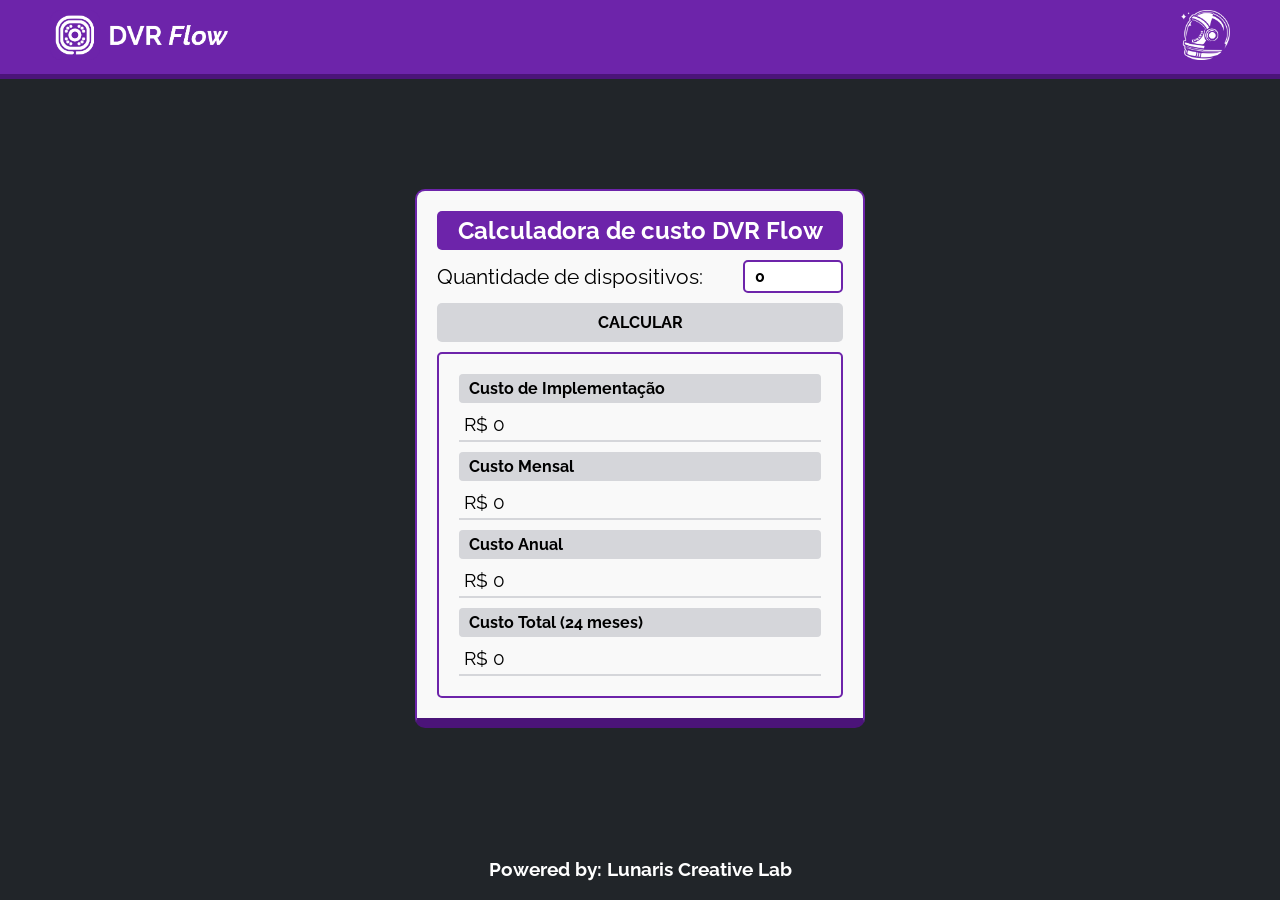
==== index.html @ 8b298650 "Primeira versão" ====
<!DOCTYPE html>
<html lang="en">
<head>
    <meta charset="UTF-8">
    <meta name="viewport" content="width=device-width, initial-scale=1.0">
    <link rel="stylesheet" type="text/css" href="styles.css">
    <title>Calculadora DVR Flow</title>

</head>
<body>
    <div id="nav">
        <img src="./logo-DVRFlow.png">
        <a href="https://lunariscreativelab.com/"><img src="./logo-Lunaris.png"></a>
    </div>

    <section id="main-section">
        <h1>Calculadora de custo DVR Flow</h1>
        <p id="p-quantidade">Quantidade de dispositivos: <input id="quantidade" type="number" value="0"></p>
        <button onclick="calcular()">CALCULAR</button>
        <div id="resultados">
            <ul>
                <li>
                    <h2>Custo de Implementação</h2>
                    <p>R$ <span id="implementação">0</span></p>
                </li>
                <li>
                    <h2>Custo Mensal</h2>
                    <p>R$ <span id="custo-mensal">0</span></p>
                </li>
                <li>
                    <h2>Custo Anual</h2>
                    <p>R$ <span id="custo-anual">0</span></p>
                </li>
                <li>
                    <h2>Custo Total (24 meses)</h2>
                    <p>R$ <span id="custo-total">0</span></p>
                </li>
            </ul>
        </div>
    </section>

    <footer>
        <h3>Powered by: <span>Lunaris Creative Lab</span></h3>
    </footer>

    <script src="./calculadora.js"></script>
</body>
</html>
---- styles.css ----
@import url('https://fonts.googleapis.com/css2?family=Raleway:ital,wght@0,100..900;1,100..900&display=swap');

* {
    font-family: 'Raleway';
    margin: 0;
    padding: 0;
    list-style: none;
    box-sizing: border-box;
}

body {
    background-color: #212529;
    width: 100vw;
    height: 100vh;
    display: flex;
    flex-direction: column;
    align-items: center;
    justify-content: space-between;
}
    #nav {
        display: flex;
        justify-content: space-between;
        border-bottom: 5px solid #4b1479;
        padding: 10px 50px;
        background-color: #6D24AA;
        width: 100%;
    }
        #nav a:hover {
            transition: .3s;
            opacity: .7;
        }
        #nav img {
            user-select: none;
            pointer-events: none;
            height: 50px;
        }

    footer {
        color: white;
        padding: 20px;
    }

    #main-section {
        border: 2px solid #6D24AA;
        width: 450px;
        height: fit-content;
        background-color: #F9F9F9;
        border-radius: 10px;
        gap: 10px;
        padding: 20px;
        display: flex;
        flex-direction: column;
        justify-content: center;
        align-items: center;
        border-bottom: 10px solid #4b1479
    }

        #main-section h1 {
            width: 100%;
            padding: 5px;
            text-align: center;
            border-radius: 5px;
            background-color: #6D24AA;
            color: white;
        }

        #main-section button {
            background-color: #d5d6da;
            width: 100%;
            border: none;
            border-radius: 5px;
            padding: 10px;
            cursor: pointer;
            font-size: 1rem;
            font-weight: bold;
            transition: .3s;
        }
        #main-section button:hover {
            opacity: .7;
            background-color: #2cbcc8;
            color: white;
        }

        #main-section #p-quantidade {
            display: flex;
            justify-content: space-between;
            align-items: center;
            width: 100%;
            text-align: left;
            font-size: 1.3rem;
        }

            #main-section #p-quantidade input {
                padding: 5px 10px;
                width: 100px;
                font-weight: bold;
                border: 2px solid #6D24AA;
                border-radius: 5px;
                outline: none;
                font-size: 1rem;
            }

        #resultados {
            width: 100%;
            border: 2px solid #6D24AA;
            padding: 20px;
            border-radius: 5px;
        }

            #resultados ul {
                display: flex;
                flex-direction: column;
                gap: 10px;
            }

                #resultados ul li {

                }

                    #resultados ul li h2 {
                        font-size: 1rem;
                        width: 100%;
                        padding: 5px 10px;
                        border-radius: 4px;
                        background-color: #d5d6da;
                        margin-bottom: 5px;
                    }
                    #resultados ul li p{
                        font-size: 1.2rem;
                        padding: 5px;
                        border-bottom: 2px solid #d5d6da;
                    }

@media (max-width: 450px) {

    #nav {
        padding: 10px 20px;
        margin-bottom: 20px;
    }

        #nav img {
            height: 40px;
        }

    #main-section {
        border: 2px solid #6D24AA;
        width: 350px;
        gap: 10px;
        padding: 10px;
    }

        #main-section h1 {
            font-size: 1.2rem;
        }

        #main-section #p-quantidade {
            font-size: 1rem;
        }

}
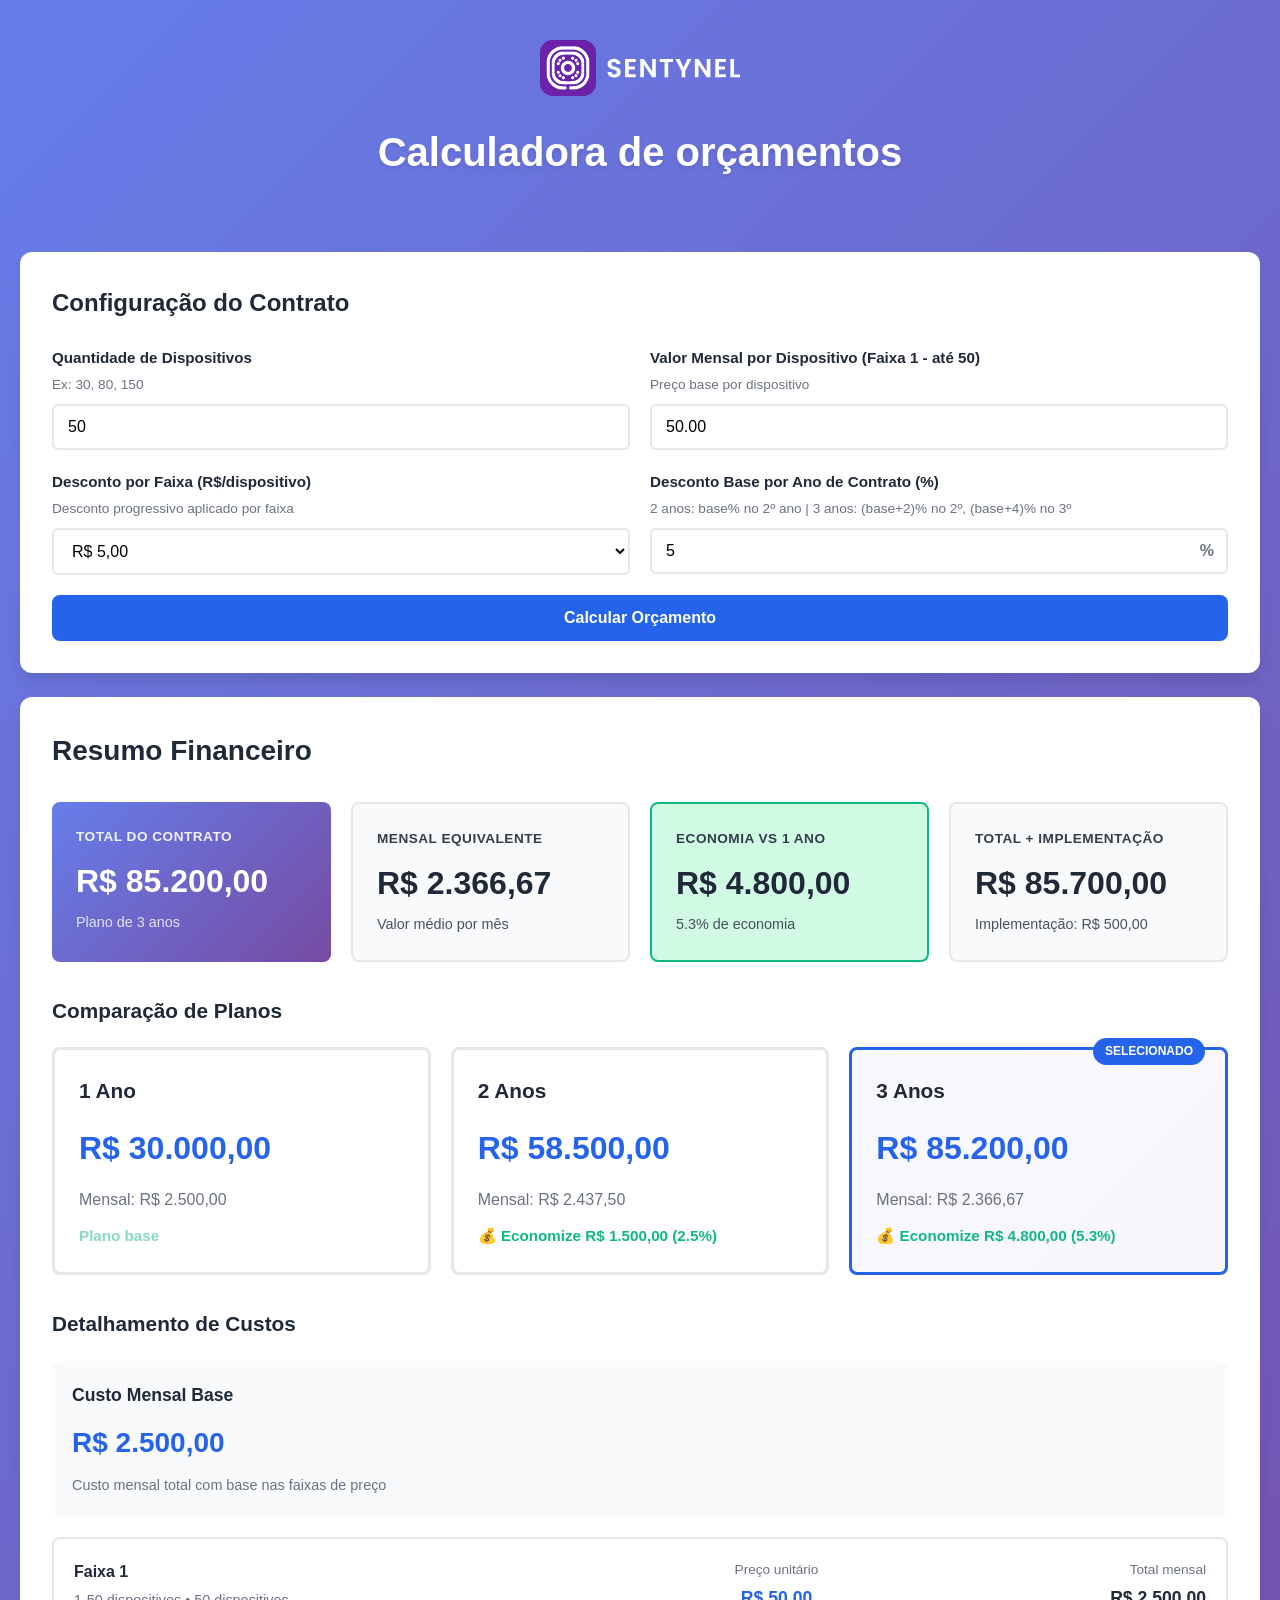
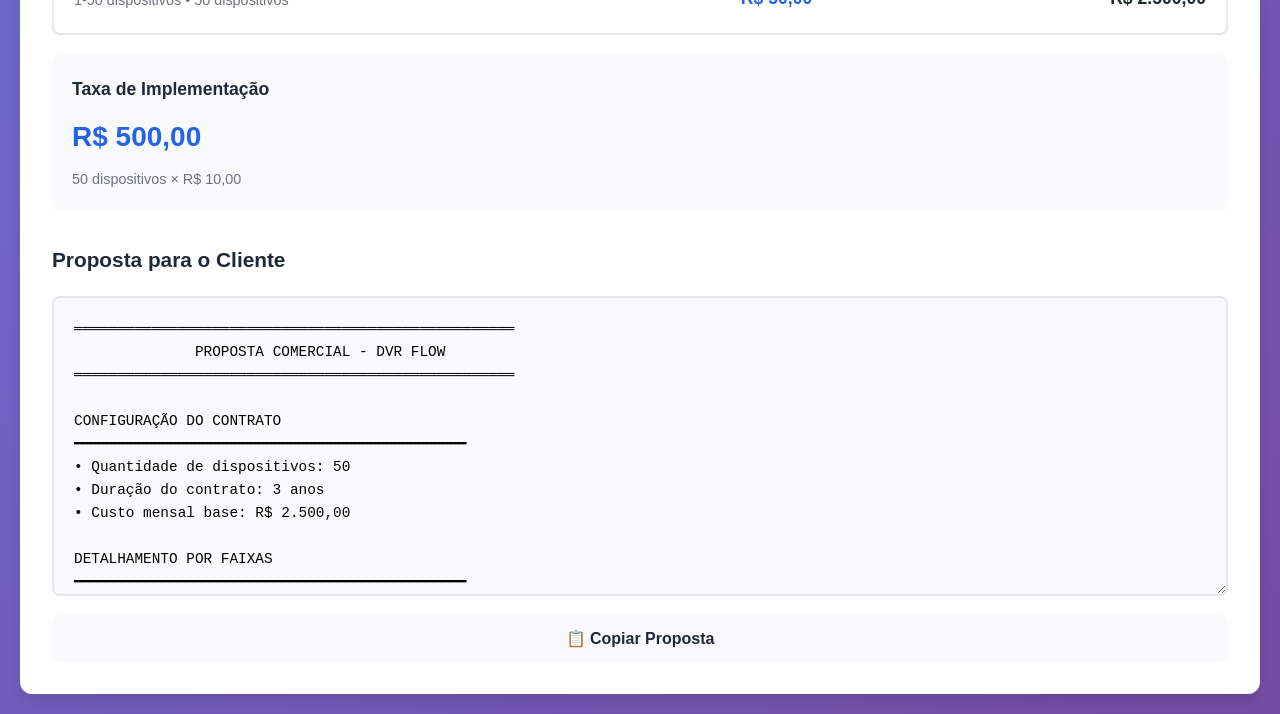
==== commit 8afada91: "nova calculadora" ====
--- a/index.html
+++ b/index.html
@@ -1,48 +1,166 @@
-<!DOCTYPE html>
-<html lang="en">
-<head>
-    <meta charset="UTF-8">
-    <meta name="viewport" content="width=device-width, initial-scale=1.0">
-    <link rel="stylesheet" type="text/css" href="styles.css">
-    <title>Calculadora DVR Flow</title>
-
-</head>
-<body>
-    <div id="nav">
-        <img src="./logo-DVRFlow.png">
-        <a href="https://lunariscreativelab.com/"><img src="./logo-Lunaris.png"></a>
-    </div>
-
-    <section id="main-section">
-        <h1>Calculadora de custo DVR Flow</h1>
-        <p id="p-quantidade">Quantidade de dispositivos: <input id="quantidade" type="number" value="0"></p>
-        <button onclick="calcular()">CALCULAR</button>
-        <div id="resultados">
-            <ul>
-                <li>
-                    <h2>Custo de Implementação</h2>
-                    <p>R$ <span id="implementação">0</span></p>
-                </li>
-                <li>
-                    <h2>Custo Mensal</h2>
-                    <p>R$ <span id="custo-mensal">0</span></p>
-                </li>
-                <li>
-                    <h2>Custo Anual</h2>
-                    <p>R$ <span id="custo-anual">0</span></p>
-                </li>
-                <li>
-                    <h2>Custo Total (24 meses)</h2>
-                    <p>R$ <span id="custo-total">0</span></p>
-                </li>
-            </ul>
-        </div>
-    </section>
-
-    <footer>
-        <h3>Powered by: <span>Lunaris Creative Lab</span></h3>
-    </footer>
-
-    <script src="./calculadora.js"></script>
-</body>
-</html>+<!DOCTYPE html>
+<html lang="pt-BR">
+<head>
+    <meta charset="UTF-8">
+    <meta name="viewport" content="width=device-width, initial-scale=1.0">
+    <title>DVR Flow - Calculadora Comercial</title>
+    <link rel="stylesheet" href="styles.css">
+</head>
+<body>
+    <div class="container">
+        <header class="header">
+            <img src="/Sentynel-Logo.svg" alt="">
+            <h1 class="subtitle">Calculadora de orçamentos</h1>
+        </header>
+
+        <div class="main-content">
+            <!-- Formulário de Configuração -->
+            <section class="config-section card">
+                <h2>Configuração do Contrato</h2>
+                
+                <form id="contractForm">
+                    <div class="form-group">
+                        <label for="deviceCount">
+                            Quantidade de Dispositivos
+                            <span class="label-hint">Ex: 30, 80, 150</span>
+                        </label>
+                        <input 
+                            type="number" 
+                            id="deviceCount" 
+                            min="1" 
+                            value="50" 
+                            required
+                        >
+                    </div>
+
+                    <div class="form-group">
+                        <label for="basePrice">
+                            Valor Mensal por Dispositivo (Faixa 1 - até 50)
+                            <span class="label-hint">Preço base por dispositivo</span>
+                        </label>
+                        <div class="input-currency">
+                            <input 
+                                type="number" 
+                                id="basePrice" 
+                                min="0" 
+                                step="0.01" 
+                                value="50.00" 
+                                required
+                            >
+                        </div>
+                    </div>
+
+                    <div class="form-group">
+                        <label for="tierDiscount">
+                            Desconto por Faixa (R$/dispositivo)
+                            <span class="label-hint">Desconto progressivo aplicado por faixa</span>
+                        </label>
+                        <select id="tierDiscount" required>
+                            <option value="2">R$ 2,00</option>
+                            <option value="3">R$ 3,00</option>
+                            <option value="4">R$ 4,00</option>
+                            <option value="5" selected>R$ 5,00</option>
+                        </select>
+                    </div>
+
+                    <div class="form-group">
+                        <label for="annualDiscount">
+                            Desconto Base por Ano de Contrato (%)
+                            <span class="label-hint">2 anos: base% no 2º ano | 3 anos: (base+2)% no 2º, (base+4)% no 3º</span>
+                        </label>
+                        <div class="input-percentage">
+                            <input 
+                                type="number" 
+                                id="annualDiscount" 
+                                min="0" 
+                                max="100" 
+                                step="0.5" 
+                                value="5" 
+                                required
+                            >
+                            <span class="percentage-symbol">%</span>
+                        </div>
+                    </div>
+
+                    <button type="button" id="calculateBtn" class="btn-primary">
+                        Calcular Orçamento
+                    </button>
+                </form>
+            </section>
+
+            <!-- Resumo Financeiro -->
+            <section class="summary-section" id="summarySection" style="display: none;">
+                <div class="card">
+                    <h2>Resumo Financeiro</h2>
+                    
+                    <!-- KPIs Principais -->
+                    <div class="kpi-grid">
+                        <div class="kpi-card kpi-primary">
+                            <div class="kpi-label">Total do Contrato</div>
+                            <div class="kpi-value" id="kpiTotal">R$ 0,00</div>
+                            <div class="kpi-subtitle" id="kpiSubtitle">Plano de 3 anos</div>
+                        </div>
+                        <div class="kpi-card">
+                            <div class="kpi-label">Mensal Equivalente</div>
+                            <div class="kpi-value" id="kpiMonthly">R$ 0,00</div>
+                            <div class="kpi-subtitle">Valor médio por mês</div>
+                        </div>
+                        <div class="kpi-card kpi-success">
+                            <div class="kpi-label">Economia vs 1 Ano</div>
+                            <div class="kpi-value" id="kpiSavings">R$ 0,00</div>
+                            <div class="kpi-subtitle" id="kpiSavingsPercent">0%</div>
+                        </div>
+                        <div class="kpi-card">
+                            <div class="kpi-label">Total + Implementação</div>
+                            <div class="kpi-value" id="kpiWithImpl">R$ 0,00</div>
+                            <div class="kpi-subtitle" id="kpiImplValue">Implementação: R$ 0,00</div>
+                        </div>
+                    </div>
+
+                    <!-- Cards de Planos -->
+                    <div class="plans-section">
+                        <h3>Comparação de Planos</h3>
+                        <div class="plans-grid" id="plansGrid">
+                            <!-- Cards serão gerados dinamicamente -->
+                        </div>
+                    </div>
+
+                    <!-- Detalhamento por Faixas -->
+                    <div class="details-section">
+                        <h3>Detalhamento de Custos</h3>
+                        
+                        <div class="detail-card">
+                            <h4>Custo Mensal Base</h4>
+                            <div class="detail-value" id="baseMonthlyCost">R$ 0,00</div>
+                            <p class="detail-description">Custo mensal total com base nas faixas de preço</p>
+                        </div>
+
+                        <div class="tiers-breakdown" id="tiersBreakdown">
+                            <!-- Breakdown de faixas será gerado dinamicamente -->
+                        </div>
+
+                        <div class="detail-card">
+                            <h4>Taxa de Implementação</h4>
+                            <div class="detail-value" id="implementationCost">R$ 0,00</div>
+                            <p class="detail-description" id="implementationFormula">0 dispositivos × R$ 10,00</p>
+                        </div>
+                    </div>
+
+                    <!-- Texto Copiável -->
+                    <div class="copy-section">
+                        <h3>Proposta para o Cliente</h3>
+                        <div class="copy-container">
+                            <textarea id="proposalText" readonly></textarea>
+                            <button type="button" id="copyBtn" class="btn-secondary">
+                                📋 Copiar Proposta
+                            </button>
+                        </div>
+                    </div>
+                </div>
+            </section>
+        </div>
+    </div>
+
+    <script src="calculator.js"></script>
+</body>
+</html>
--- a/styles.css
+++ b/styles.css
@@ -1,160 +1,514 @@
-@import url('https://fonts.googleapis.com/css2?family=Raleway:ital,wght@0,100..900;1,100..900&display=swap');
-
-* {
-    font-family: 'Raleway';
-    margin: 0;
-    padding: 0;
-    list-style: none;
-    box-sizing: border-box;
-}
-
-body {
-    background-color: #212529;
-    width: 100vw;
-    height: 100vh;
-    display: flex;
-    flex-direction: column;
-    align-items: center;
-    justify-content: space-between;
-}
-    #nav {
-        display: flex;
-        justify-content: space-between;
-        border-bottom: 5px solid #4b1479;
-        padding: 10px 50px;
-        background-color: #6D24AA;
-        width: 100%;
-    }
-        #nav a:hover {
-            transition: .3s;
-            opacity: .7;
-        }
-        #nav img {
-            user-select: none;
-            pointer-events: none;
-            height: 50px;
-        }
-
-    footer {
-        color: white;
-        padding: 20px;
-    }
-
-    #main-section {
-        border: 2px solid #6D24AA;
-        width: 450px;
-        height: fit-content;
-        background-color: #F9F9F9;
-        border-radius: 10px;
-        gap: 10px;
-        padding: 20px;
-        display: flex;
-        flex-direction: column;
-        justify-content: center;
-        align-items: center;
-        border-bottom: 10px solid #4b1479
-    }
-
-        #main-section h1 {
-            width: 100%;
-            padding: 5px;
-            text-align: center;
-            border-radius: 5px;
-            background-color: #6D24AA;
-            color: white;
-        }
-
-        #main-section button {
-            background-color: #d5d6da;
-            width: 100%;
-            border: none;
-            border-radius: 5px;
-            padding: 10px;
-            cursor: pointer;
-            font-size: 1rem;
-            font-weight: bold;
-            transition: .3s;
-        }
-        #main-section button:hover {
-            opacity: .7;
-            background-color: #2cbcc8;
-            color: white;
-        }
-
-        #main-section #p-quantidade {
-            display: flex;
-            justify-content: space-between;
-            align-items: center;
-            width: 100%;
-            text-align: left;
-            font-size: 1.3rem;
-        }
-
-            #main-section #p-quantidade input {
-                padding: 5px 10px;
-                width: 100px;
-                font-weight: bold;
-                border: 2px solid #6D24AA;
-                border-radius: 5px;
-                outline: none;
-                font-size: 1rem;
-            }
-
-        #resultados {
-            width: 100%;
-            border: 2px solid #6D24AA;
-            padding: 20px;
-            border-radius: 5px;
-        }
-
-            #resultados ul {
-                display: flex;
-                flex-direction: column;
-                gap: 10px;
-            }
-
-                #resultados ul li {
-
-                }
-
-                    #resultados ul li h2 {
-                        font-size: 1rem;
-                        width: 100%;
-                        padding: 5px 10px;
-                        border-radius: 4px;
-                        background-color: #d5d6da;
-                        margin-bottom: 5px;
-                    }
-                    #resultados ul li p{
-                        font-size: 1.2rem;
-                        padding: 5px;
-                        border-bottom: 2px solid #d5d6da;
-                    }
-
-@media (max-width: 450px) {
-
-    #nav {
-        padding: 10px 20px;
-        margin-bottom: 20px;
-    }
-
-        #nav img {
-            height: 40px;
-        }
-
-    #main-section {
-        border: 2px solid #6D24AA;
-        width: 350px;
-        gap: 10px;
-        padding: 10px;
-    }
-
-        #main-section h1 {
-            font-size: 1.2rem;
-        }
-
-        #main-section #p-quantidade {
-            font-size: 1rem;
-        }
-
-}+:root {
+    --primary-color: #2563eb;
+    --primary-hover: #1d4ed8;
+    --success-color: #10b981;
+    --success-light: #d1fae5;
+    --danger-color: #ef4444;
+    --text-primary: #1f2937;
+    --text-secondary: #6b7280;
+    --border-color: #e5e7eb;
+    --bg-light: #f9fafb;
+    --bg-white: #ffffff;
+    --shadow-sm: 0 1px 2px 0 rgba(0, 0, 0, 0.05);
+    --shadow-md: 0 4px 6px -1px rgba(0, 0, 0, 0.1);
+    --shadow-lg: 0 10px 15px -3px rgba(0, 0, 0, 0.1);
+    --radius-sm: 6px;
+    --radius-md: 8px;
+    --radius-lg: 12px;
+}
+
+* {
+    margin: 0;
+    padding: 0;
+    box-sizing: border-box;
+}
+
+body {
+    font-family: -apple-system, BlinkMacSystemFont, 'Segoe UI', 'Roboto', 'Oxygen', 'Ubuntu', 'Cantarell', sans-serif;
+    background: linear-gradient(135deg, #667eea 0%, #764ba2 100%);
+    color: var(--text-primary);
+    line-height: 1.6;
+    min-height: 100vh;
+    padding: 20px;
+}
+
+.container {
+    margin: 0 auto;
+}
+
+/* Header */
+.header {
+    text-align: center;
+    color: white;
+    margin-bottom: 40px;
+    padding: 20px;
+}
+
+.header h1 {
+    font-size: 2.5rem;
+    font-weight: 700;
+    margin-bottom: 8px;
+    text-shadow: 0 2px 4px rgba(0, 0, 0, 0.1);
+}
+
+.header img {
+    width: 200px;
+    margin-bottom: 16px;
+}
+
+/* Main Content */
+.main-content {
+    display: grid;
+    grid-template-columns: 1fr;
+    gap: 24px;
+    align-items: start;
+}
+
+/* Card Base */
+.card {
+    background: var(--bg-white);
+    border-radius: var(--radius-lg);
+    box-shadow: var(--shadow-lg);
+    padding: 32px;
+}
+
+/* Configuration Section */
+#contractForm {
+    display: grid;
+    grid-template-columns: repeat(2, minmax(0, 1fr));
+    gap: 20px;
+    align-items: start;
+}
+
+.config-section h2 {
+    font-size: 1.5rem;
+    margin-bottom: 24px;
+    color: var(--text-primary);
+}
+
+.form-group {
+    grid-column: span 1;
+    display: flex;
+    flex-direction: column;
+}
+
+.form-group label {
+    display: flex;
+    flex-direction: column;
+    font-weight: 600;
+    margin-bottom: 8px;
+    color: var(--text-primary);
+    font-size: 0.95rem;
+}
+
+#calculateBtn {
+    grid-column: 1 / -1;
+}
+
+.label-hint {
+    font-weight: 400;
+    font-size: 0.85rem;
+    color: var(--text-secondary);
+    margin-top: 4px;
+}
+
+.form-group input[type="number"],
+.form-group select {
+    width: 100%;
+    padding: 12px 14px;
+    border: 2px solid var(--border-color);
+    border-radius: var(--radius-sm);
+    font-size: 1rem;
+    transition: all 0.2s;
+    background: var(--bg-white);
+}
+
+.form-group input[type="number"]:focus,
+.form-group select:focus {
+    outline: none;
+    border-color: var(--primary-color);
+    box-shadow: 0 0 0 3px rgba(37, 99, 235, 0.1);
+}
+
+.input-currency,
+.input-percentage {
+    position: relative;
+}
+
+.currency-symbol {
+    position: absolute;
+    left: 14px;
+    top: 50%;
+    transform: translateY(-50%);
+    color: var(--text-secondary);
+    font-weight: 600;
+}
+
+.input-currency input {
+    padding-left: 0px;
+}
+
+.input-percentage input {
+    padding-right: 40px;
+}
+
+.percentage-symbol {
+    position: absolute;
+    right: 14px;
+    top: 50%;
+    transform: translateY(-50%);
+    color: var(--text-secondary);
+    font-weight: 600;
+}
+
+/* Buttons */
+.btn-primary,
+.btn-secondary {
+    padding: 14px 24px;
+    border: none;
+    border-radius: var(--radius-md);
+    font-size: 1rem;
+    font-weight: 600;
+    cursor: pointer;
+    transition: all 0.2s;
+    width: 100%;
+}
+
+.btn-primary {
+    background: var(--primary-color);
+    color: white;
+}
+
+.btn-primary:hover {
+    background: var(--primary-hover);
+    transform: translateY(-1px);
+    box-shadow: var(--shadow-md);
+}
+
+.btn-secondary {
+    background: var(--bg-light);
+    color: var(--text-primary);
+    margin-top: 12px;
+}
+
+.btn-secondary:hover {
+    background: var(--border-color);
+}
+
+/* Summary Section */
+.summary-section {
+    grid-column: 1 / -1;
+}
+
+.summary-section h2 {
+    font-size: 1.75rem;
+    margin-bottom: 28px;
+    color: var(--text-primary);
+}
+
+.summary-section h3 {
+    font-size: 1.3rem;
+    margin-bottom: 20px;
+    margin-top: 32px;
+    color: var(--text-primary);
+}
+
+/* KPI Grid */
+.kpi-grid {
+    display: grid;
+    grid-template-columns: repeat(auto-fit, minmax(250px, 1fr));
+    gap: 20px;
+    margin-bottom: 32px;
+}
+
+.kpi-card {
+    background: var(--bg-light);
+    border-radius: var(--radius-md);
+    padding: 24px;
+    border: 2px solid var(--border-color);
+    transition: all 0.2s;
+}
+
+.kpi-card:hover {
+    transform: translateY(-2px);
+    box-shadow: var(--shadow-md);
+}
+
+.kpi-primary {
+    background: linear-gradient(135deg, #667eea 0%, #764ba2 100%);
+    border: none;
+    color: white;
+}
+
+.kpi-success {
+    background: var(--success-light);
+    border-color: var(--success-color);
+}
+
+.kpi-label {
+    font-size: 0.85rem;
+    font-weight: 600;
+    text-transform: uppercase;
+    letter-spacing: 0.5px;
+    opacity: 0.9;
+    margin-bottom: 8px;
+}
+
+.kpi-value {
+    font-size: 2rem;
+    font-weight: 700;
+    margin-bottom: 4px;
+}
+
+.kpi-subtitle {
+    font-size: 0.9rem;
+    opacity: 0.8;
+}
+
+/* Plans Grid */
+.plans-section {
+    margin-top: 32px;
+}
+
+.plans-grid {
+    display: grid;
+    grid-template-columns: repeat(auto-fit, minmax(280px, 1fr));
+    gap: 20px;
+}
+
+.plan-card {
+    background: var(--bg-white);
+    border: 3px solid var(--border-color);
+    border-radius: var(--radius-md);
+    padding: 24px;
+    cursor: pointer;
+    transition: all 0.2s;
+    position: relative;
+}
+
+.plan-card:hover {
+    transform: translateY(-4px);
+    box-shadow: var(--shadow-lg);
+    border-color: var(--primary-color);
+}
+
+.plan-card.selected {
+    border-color: var(--primary-color);
+    background: linear-gradient(135deg, rgba(102, 126, 234, 0.05) 0%, rgba(118, 75, 162, 0.05) 100%);
+}
+
+.plan-badge {
+    position: absolute;
+    top: -12px;
+    right: 20px;
+    background: var(--primary-color);
+    color: white;
+    padding: 4px 12px;
+    border-radius: 20px;
+    font-size: 0.75rem;
+    font-weight: 700;
+    text-transform: uppercase;
+}
+
+.plan-title {
+    font-size: 1.3rem;
+    font-weight: 700;
+    margin-bottom: 16px;
+    color: var(--text-primary);
+}
+
+.plan-total {
+    font-size: 2rem;
+    font-weight: 700;
+    color: var(--primary-color);
+    margin-bottom: 12px;
+}
+
+.plan-monthly {
+    font-size: 1rem;
+    color: var(--text-secondary);
+    margin-bottom: 12px;
+}
+
+.plan-savings {
+    font-size: 0.95rem;
+    color: var(--success-color);
+    font-weight: 600;
+}
+
+/* Details Section */
+.details-section {
+    margin-top: 32px;
+}
+
+.detail-card {
+    background: var(--bg-light);
+    border-radius: var(--radius-md);
+    padding: 20px;
+    margin-bottom: 20px;
+}
+
+.detail-card h4 {
+    font-size: 1.1rem;
+    margin-bottom: 12px;
+    color: var(--text-primary);
+}
+
+.detail-value {
+    font-size: 1.75rem;
+    font-weight: 700;
+    color: var(--primary-color);
+    margin-bottom: 8px;
+}
+
+.detail-description {
+    font-size: 0.9rem;
+    color: var(--text-secondary);
+}
+
+/* Tiers Breakdown */
+.tiers-breakdown {
+    display: grid;
+    gap: 16px;
+    margin-bottom: 20px;
+}
+
+.tier-item {
+    background: var(--bg-white);
+    border: 2px solid var(--border-color);
+    border-radius: var(--radius-md);
+    padding: 20px;
+    display: grid;
+    grid-template-columns: 2fr 1fr 1fr;
+    gap: 20px;
+    align-items: center;
+}
+
+.tier-name {
+    font-weight: 700;
+    color: var(--text-primary);
+}
+
+.tier-details {
+    font-size: 0.9rem;
+    color: var(--text-secondary);
+    margin-top: 4px;
+}
+
+.tier-price {
+    text-align: center;
+}
+
+.tier-price-label {
+    font-size: 0.85rem;
+    color: var(--text-secondary);
+    margin-bottom: 4px;
+}
+
+.tier-price-value {
+    font-size: 1.1rem;
+    font-weight: 700;
+    color: var(--primary-color);
+}
+
+.tier-total {
+    text-align: right;
+}
+
+.tier-total-label {
+    font-size: 0.85rem;
+    color: var(--text-secondary);
+    margin-bottom: 4px;
+}
+
+.tier-total-value {
+    font-size: 1.1rem;
+    font-weight: 700;
+    color: var(--text-primary);
+}
+
+/* Copy Section */
+.copy-section {
+    margin-top: 32px;
+}
+
+.copy-container {
+    position: relative;
+}
+
+#proposalText {
+    width: 100%;
+    min-height: 300px;
+    padding: 20px;
+    border: 2px solid var(--border-color);
+    border-radius: var(--radius-md);
+    font-family: 'Courier New', monospace;
+    font-size: 0.9rem;
+    line-height: 1.6;
+    resize: vertical;
+    background: var(--bg-light);
+}
+
+#proposalText:focus {
+    outline: none;
+    border-color: var(--primary-color);
+}
+
+/* Responsive */
+@media (max-width: 1024px) {
+    .main-content {
+        grid-template-columns: 1fr;
+    }
+    
+    .summary-section {
+        grid-column: 1;
+    }
+}
+
+@media (max-width: 768px) {
+    .header h1 {
+        font-size: 2rem;
+    }
+    
+    .kpi-grid {
+        grid-template-columns: 1fr;
+    }
+    
+    .plans-grid {
+        grid-template-columns: 1fr;
+    }
+    
+    .tier-item {
+        grid-template-columns: 1fr;
+        text-align: center;
+    }
+    
+    .tier-price,
+    .tier-total {
+        text-align: center;
+    }
+    
+    .card {
+        padding: 20px;
+    }
+
+    #contractForm {
+        grid-template-columns: 1fr;
+    }
+}
+
+/* Animation */
+@keyframes fadeIn {
+    from {
+        opacity: 0;
+        transform: translateY(20px);
+    }
+    to {
+        opacity: 1;
+        transform: translateY(0);
+    }
+}
+
+.summary-section {
+    animation: fadeIn 0.4s ease-out;
+}
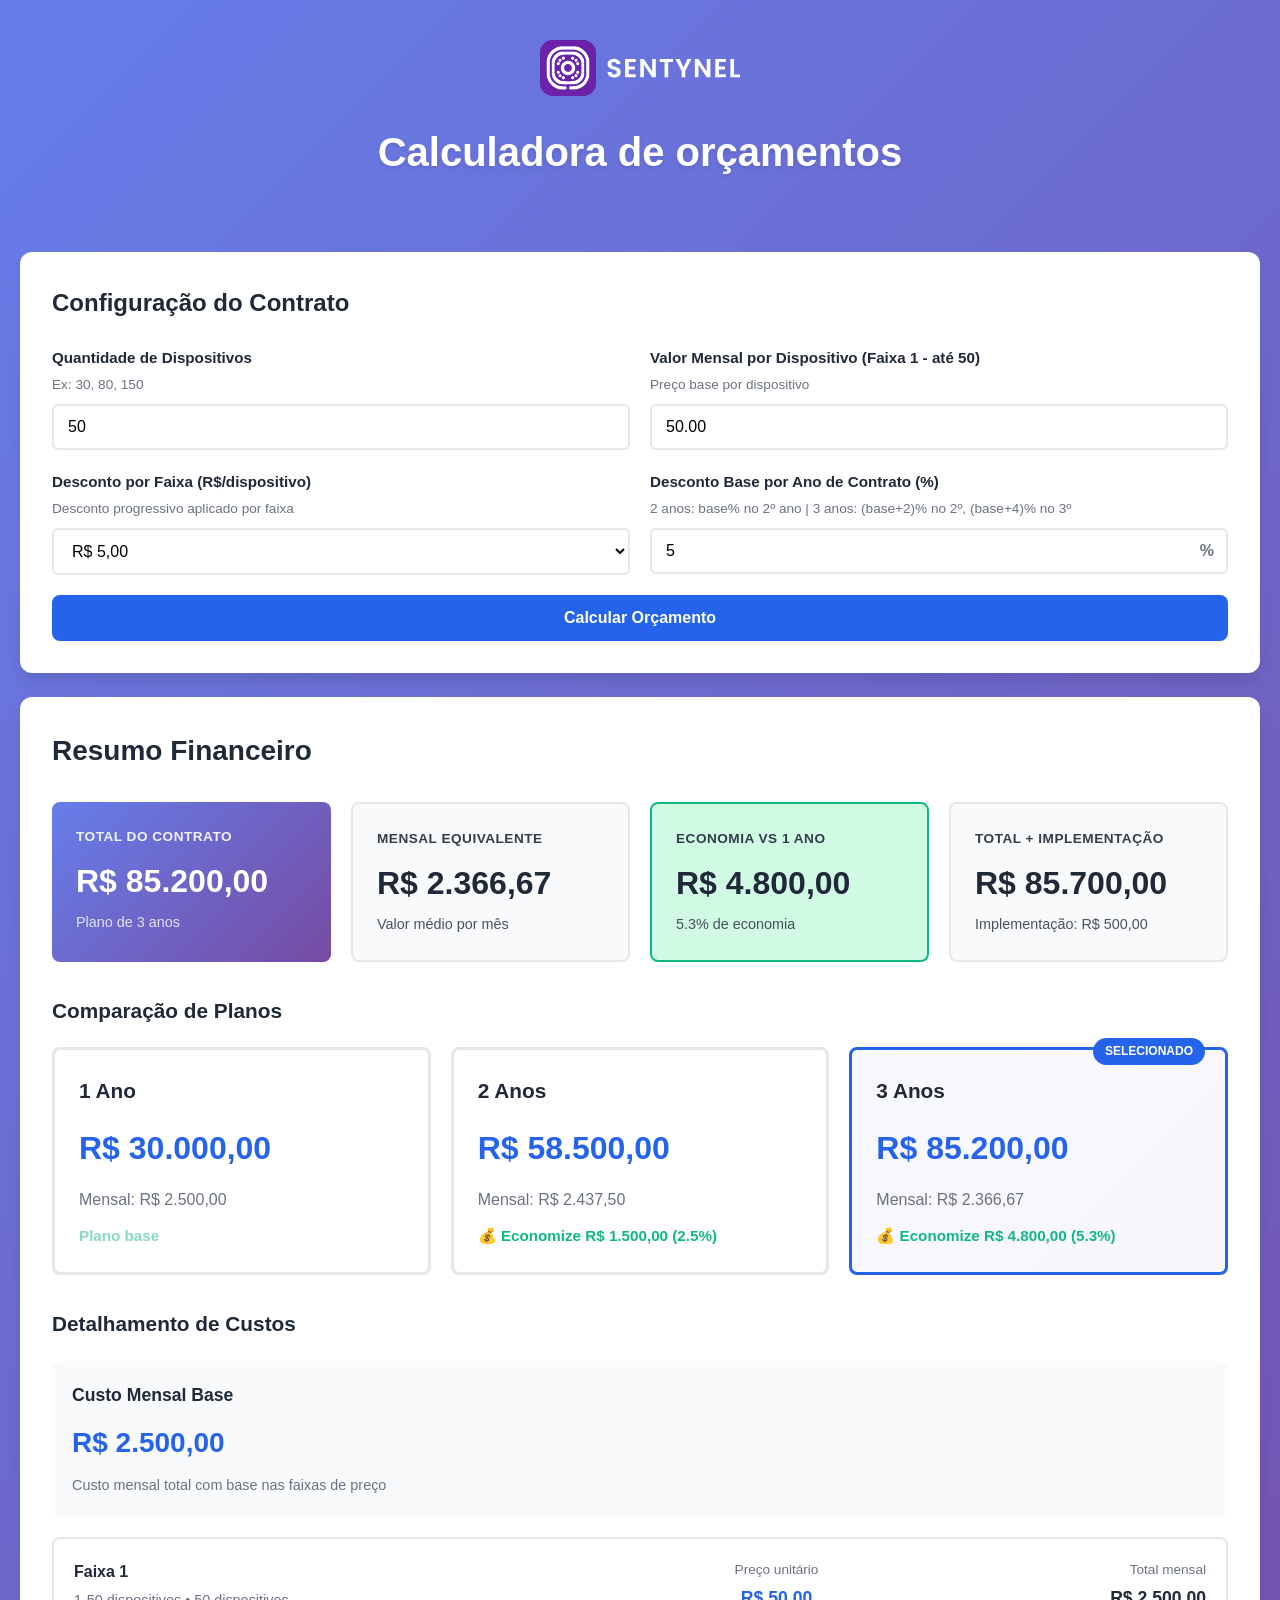
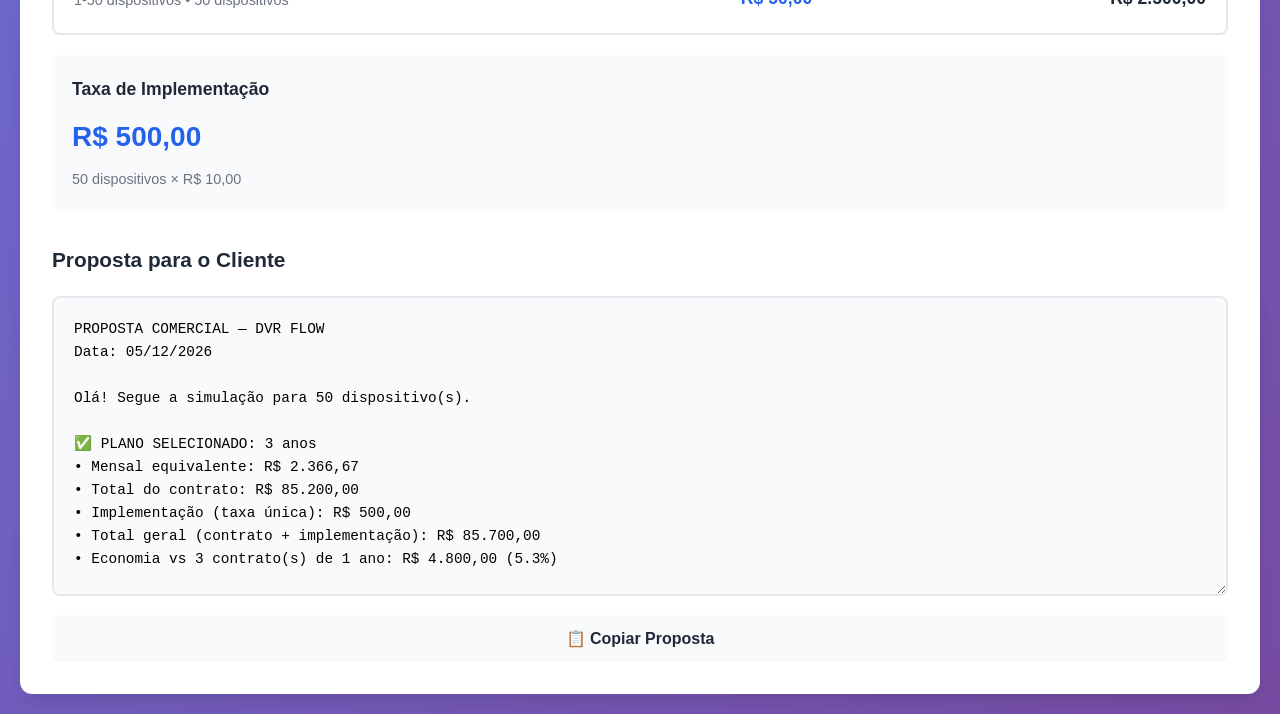
==== commit 340a939e: "deploy correction" ====
--- a/index.html
+++ b/index.html
@@ -9,7 +9,7 @@
 <body>
     <div class="container">
         <header class="header">
-            <img src="/Sentynel-Logo.svg" alt="">
+            <img src="./Sentynel-Logo.svg" alt="Sentynel">
             <h1 class="subtitle">Calculadora de orçamentos</h1>
         </header>
 
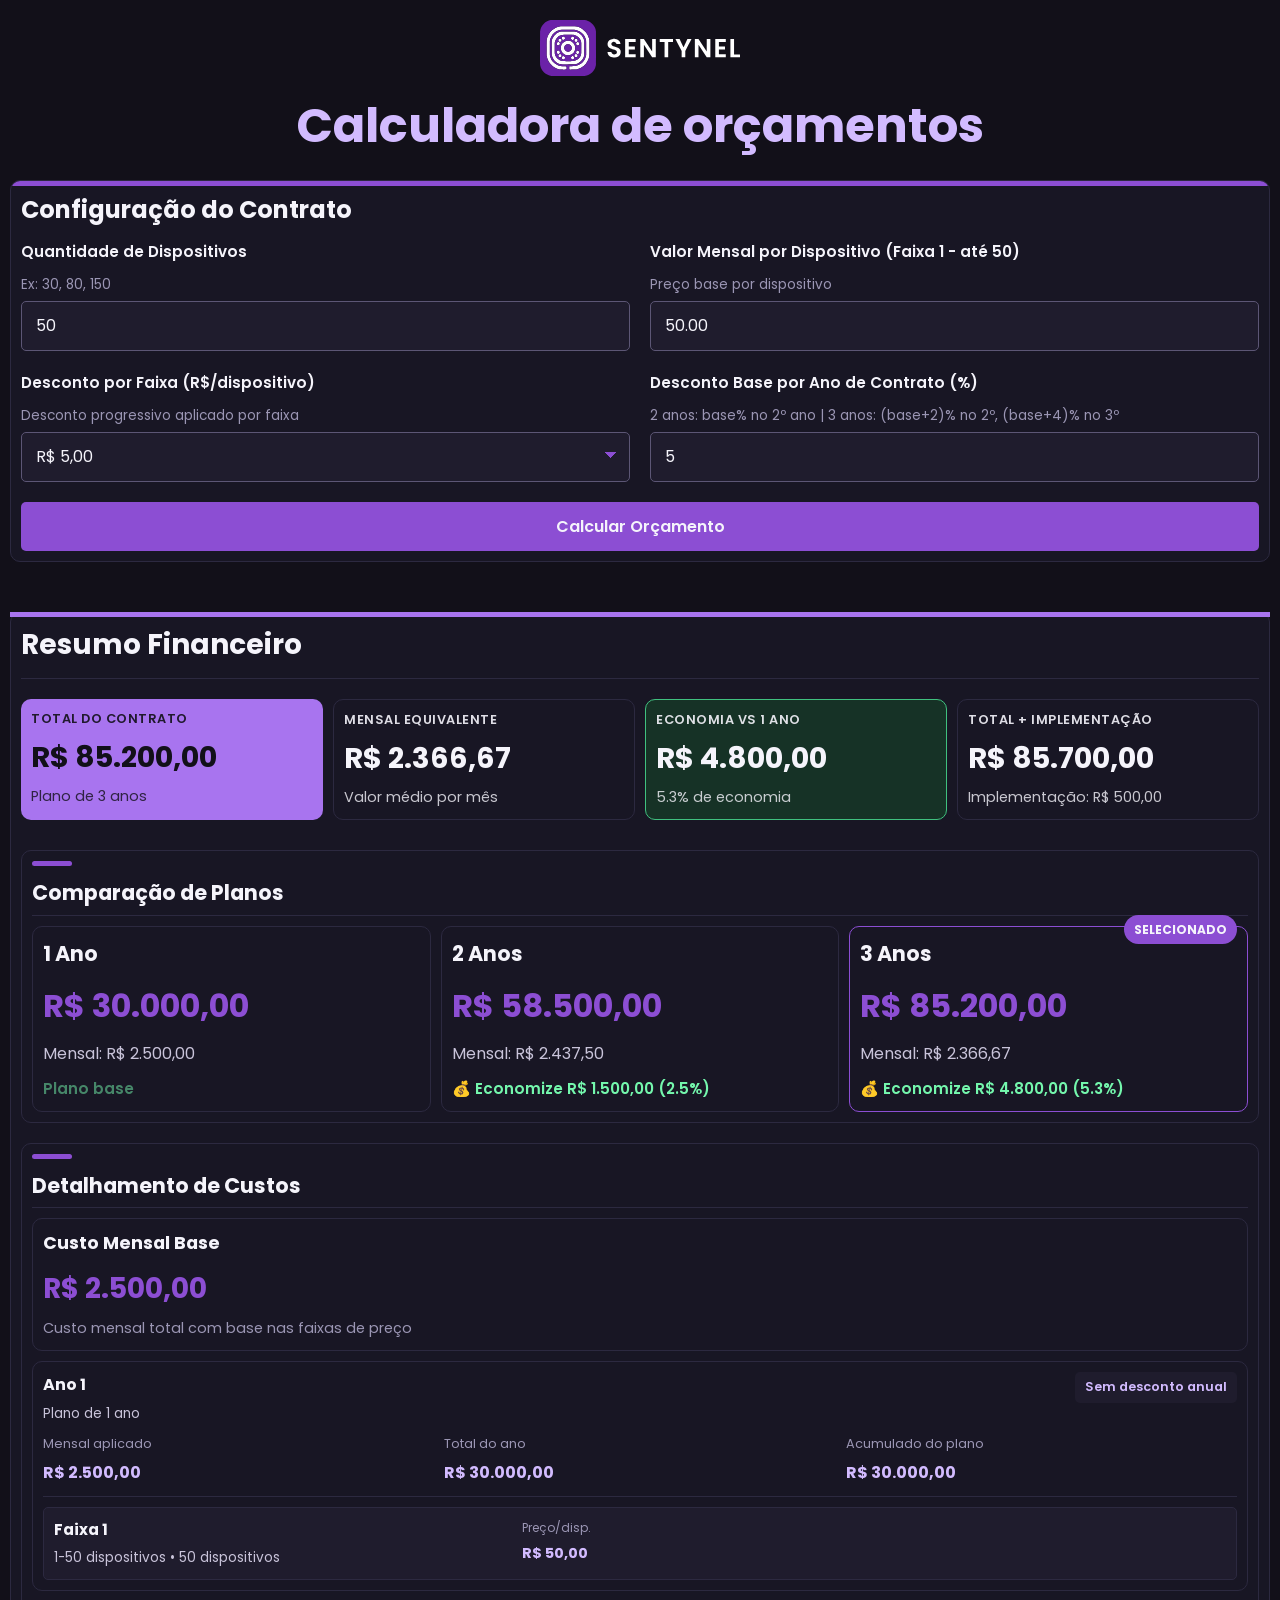
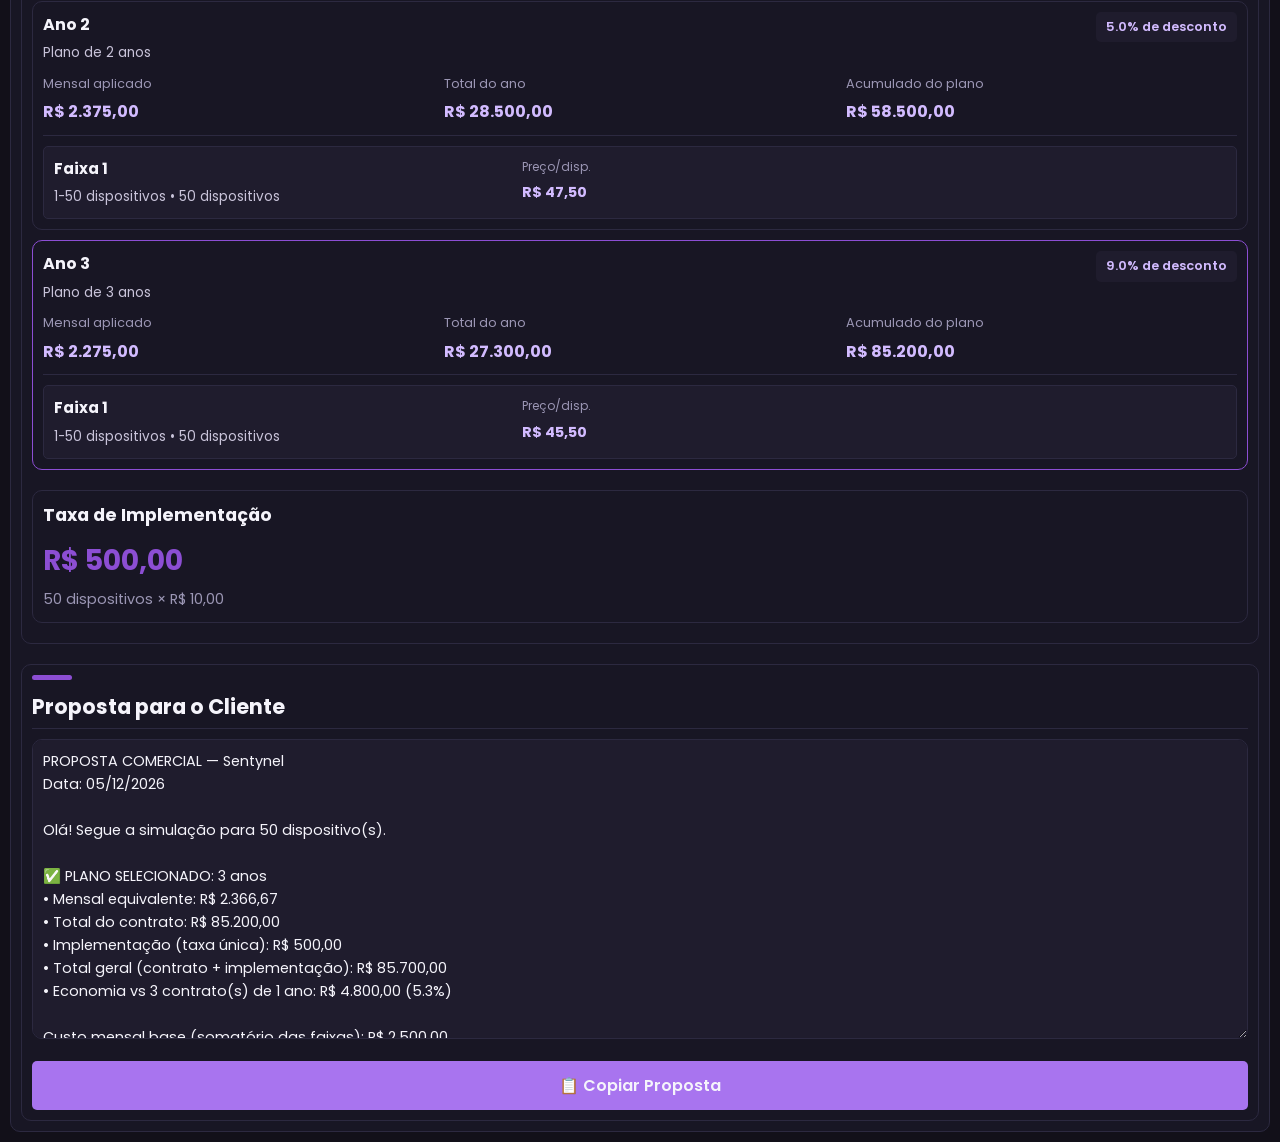
==== commit 7ed0ecd2: "Use index.html as GitHub Pages entrypoint" ====
--- a/index.html
+++ b/index.html
@@ -3,13 +3,13 @@
 <head>
     <meta charset="UTF-8">
     <meta name="viewport" content="width=device-width, initial-scale=1.0">
-    <title>DVR Flow - Calculadora Comercial</title>
+    <title>Sentynel - Calculadora Comercial</title>
     <link rel="stylesheet" href="styles.css">
 </head>
 <body>
     <div class="container">
         <header class="header">
-            <img src="./Sentynel-Logo.svg" alt="Sentynel">
+            <img src="./Sentynel-Logo.svg" alt="Logo Sentynel">
             <h1 class="subtitle">Calculadora de orçamentos</h1>
         </header>
 
@@ -38,16 +38,14 @@
                             Valor Mensal por Dispositivo (Faixa 1 - até 50)
                             <span class="label-hint">Preço base por dispositivo</span>
                         </label>
-                        <div class="input-currency">
-                            <input 
-                                type="number" 
-                                id="basePrice" 
-                                min="0" 
-                                step="0.01" 
-                                value="50.00" 
-                                required
-                            >
-                        </div>
+                        <input
+                            type="number" 
+                            id="basePrice" 
+                            min="0" 
+                            step="0.01" 
+                            value="50.00" 
+                            required
+                        >
                     </div>
 
                     <div class="form-group">
@@ -68,18 +66,15 @@
                             Desconto Base por Ano de Contrato (%)
                             <span class="label-hint">2 anos: base% no 2º ano | 3 anos: (base+2)% no 2º, (base+4)% no 3º</span>
                         </label>
-                        <div class="input-percentage">
-                            <input 
-                                type="number" 
-                                id="annualDiscount" 
-                                min="0" 
-                                max="100" 
-                                step="0.5" 
-                                value="5" 
-                                required
-                            >
-                            <span class="percentage-symbol">%</span>
-                        </div>
+                        <input 
+                            type="number" 
+                            id="annualDiscount" 
+                            min="0" 
+                            max="100" 
+                            step="0.5" 
+                            value="5" 
+                            required
+                        >
                     </div>
 
                     <button type="button" id="calculateBtn" class="btn-primary">
@@ -135,6 +130,10 @@
                             <p class="detail-description">Custo mensal total com base nas faixas de preço</p>
                         </div>
 
+                        <div class="annual-breakdown" id="annualBreakdown">
+                            <!-- Detalhamento anual será gerado dinamicamente -->
+                        </div>
+
                         <div class="tiers-breakdown" id="tiersBreakdown">
                             <!-- Breakdown de faixas será gerado dinamicamente -->
                         </div>
@@ -161,6 +160,6 @@
         </div>
     </div>
 
-    <script src="calculator.js"></script>
+    <script src="script.js" defer></script>
 </body>
 </html>
--- a/styles.css
+++ b/styles.css
@@ -1,20 +1,98 @@
+@import url('https://fonts.googleapis.com/css2?family=Poppins:ital,wght@0,100;0,200;0,300;0,400;0,500;0,600;0,700;0,800;0,900;1,100;1,200;1,300;1,400;1,500;1,600;1,700;1,800;1,900&display=swap');
+
 :root {
-    --primary-color: #2563eb;
-    --primary-hover: #1d4ed8;
-    --success-color: #10b981;
-    --success-light: #d1fae5;
-    --danger-color: #ef4444;
-    --text-primary: #1f2937;
-    --text-secondary: #6b7280;
-    --border-color: #e5e7eb;
-    --bg-light: #f9fafb;
-    --bg-white: #ffffff;
-    --shadow-sm: 0 1px 2px 0 rgba(0, 0, 0, 0.05);
-    --shadow-md: 0 4px 6px -1px rgba(0, 0, 0, 0.1);
-    --shadow-lg: 0 10px 15px -3px rgba(0, 0, 0, 0.1);
-    --radius-sm: 6px;
-    --radius-md: 8px;
-    --radius-lg: 12px;
+    --font-principal: 'Poppins', system-ui, -apple-system, 'Segoe UI', Roboto, 'Helvetica Neue', Arial, sans-serif;
+
+    --font-size-smm: 0.6rem;
+    --font-size-sm: 0.8rem;
+    --font-size-base: 1rem;
+    --font-size-l: 1.25rem;
+    --font-size-2xl: 2.5rem;
+    --font-size-3xl: 3rem;
+    --text-line-height-off: 3rem;
+
+    --container-border-radius: 10px;
+    --card-border-radius: 5px;
+
+    --text-dark-primary: #f5f4fb;
+    --text-dark-secondary: #c9c4da;
+    --text-dark-muted: #9b96b4;
+    --text-dark-disabled: #6c6783;
+
+    --text-light-primary: #121019;
+    --text-light-secondary: #2c2940;
+    --text-light-muted: #494360;
+    --text-light-disabled: #5c5675;
+
+    --text-primary: #f5f4fb;
+    --text-secondary: #c9c4da;
+    --text-muted: #9b96b4;
+    --text-disabled: #6c6783;
+
+    --text-on-dark-primary: #f5f4fb;
+    --text-on-dark-secondary: #dcd7ee;
+    --text-on-dark-muted: #b1abc9;
+    --text-on-dark-disabled: #8b84a6;
+
+    --text-color: #f5f4fb;
+    --text-color-secondary: #c9c4da;
+    --text-color-muted: #9b96b4;
+    --text-color-disabled: #6c6783;
+
+    --bg-100: #121019;
+    --bg-200: #181624;
+    --bg-300: #1f1c2d;
+    --bg-400: #2c2940;
+
+    --bg-dark-100: #1f1c2d;
+    --bg-dark-200: #2c2940;
+    --bg-dark-300: #181624;
+    --bg-dark-400: #0d0b14;
+
+    --gray-50: #1a1824;
+    --gray-100: #262238;
+    --gray-200: #3a3651;
+    --gray-300: #5c5675;
+    --gray-400: #7f79a0;
+    --gray-500: #b4aed2;
+
+    --brand-100: #4a3c76;
+    --brand-200: #6c22a8;
+    --brand-300: #8c4ed3;
+    --brand-400: #a874ef;
+    --brand-500: #d2bbff;
+
+    --success-100: #163226;
+    --success-300: #40c07f;
+    --success-500: #74f7ad;
+
+    --warning-100: #3a2b14;
+    --warning-300: #e3b437;
+    --warning-500: #ffd063;
+
+    --error-100: #381b25;
+    --error-300: #ff5c7a;
+    --error-500: #ff99b0;
+
+    --info-100: #16253a;
+    --info-300: #4c8dff;
+    --info-500: #7db5ff;
+
+    --primary-color: var(--brand-300);
+    --primary-hover: var(--brand-200);
+    --success-color: var(--success-500);
+    --success-light: var(--success-100);
+    --danger-color: var(--error-500);
+    --border-color: var(--bg-400);
+    --bg-light: var(--bg-100);
+    --bg-white: var(--bg-200);
+    --surface-elevated: var(--bg-200);
+    --shadow-sm: none;
+    --shadow-md: none;
+    --shadow-lg: none;
+    --radius-sm: 5px;
+    --radius-md: 10px;
+    --radius-lg: 10px;
 }
 
 * {
@@ -24,31 +102,33 @@
 }
 
 body {
-    font-family: -apple-system, BlinkMacSystemFont, 'Segoe UI', 'Roboto', 'Oxygen', 'Ubuntu', 'Cantarell', sans-serif;
-    background: linear-gradient(135deg, #667eea 0%, #764ba2 100%);
+    font-family: var(--font-principal);
+    background: var(--bg-100);
     color: var(--text-primary);
     line-height: 1.6;
     min-height: 100vh;
-    padding: 20px;
+    padding: 10px;
 }
 
 .container {
     margin: 0 auto;
+    max-width: 1320px;
 }
 
 /* Header */
 .header {
     text-align: center;
-    color: white;
-    margin-bottom: 40px;
-    padding: 20px;
+    color: var(--text-primary);
+    margin-bottom: 10px;
+    padding: 10px;
 }
 
 .header h1 {
-    font-size: 2.5rem;
+    font-size: clamp(2rem, 4vw, var(--font-size-3xl));
     font-weight: 700;
     margin-bottom: 8px;
-    text-shadow: 0 2px 4px rgba(0, 0, 0, 0.1);
+    color: var(--brand-500);
+    line-height: 1.1;
 }
 
 .header img {
@@ -60,16 +140,17 @@
 .main-content {
     display: grid;
     grid-template-columns: 1fr;
-    gap: 24px;
+    gap: 50px;
     align-items: start;
 }
 
 /* Card Base */
 .card {
-    background: var(--bg-white);
+    background: var(--surface-elevated);
     border-radius: var(--radius-lg);
     box-shadow: var(--shadow-lg);
-    padding: 32px;
+    padding: 10px;
+    border: 1px solid var(--bg-400);
 }
 
 /* Configuration Section */
@@ -82,8 +163,21 @@
 
 .config-section h2 {
     font-size: 1.5rem;
-    margin-bottom: 24px;
-    color: var(--text-primary);
+    margin-bottom: 10px;
+    color: var(--text-primary);
+}
+
+.config-section {
+    position: relative;
+    overflow: hidden;
+}
+
+.config-section::before {
+    content: '';
+    position: absolute;
+    inset: 0 0 auto 0;
+    height: 5px;
+    background: var(--brand-300);
 }
 
 .form-group {
@@ -96,9 +190,10 @@
     display: flex;
     flex-direction: column;
     font-weight: 600;
-    margin-bottom: 8px;
+    margin-bottom: 5px;
     color: var(--text-primary);
     font-size: 0.95rem;
+    gap: 5px;
 }
 
 #calculateBtn {
@@ -108,91 +203,118 @@
 .label-hint {
     font-weight: 400;
     font-size: 0.85rem;
-    color: var(--text-secondary);
-    margin-top: 4px;
-}
-
-.form-group input[type="number"],
-.form-group select {
+    color: var(--text-muted);
+    margin-top: 5px;
+}
+
+.form-group input, select {
     width: 100%;
-    padding: 12px 14px;
-    border: 2px solid var(--border-color);
+    min-height: 50px;
+    padding: 10px 14px;
+    border: 1px solid var(--gray-300);
     border-radius: var(--radius-sm);
-    font-size: 1rem;
+    font-size: var(--font-size-base);
     transition: all 0.2s;
-    background: var(--bg-white);
+    background: var(--bg-300);
+    color: var(--text-primary);
+    font-family: inherit;
 }
 
 .form-group input[type="number"]:focus,
 .form-group select:focus {
     outline: none;
     border-color: var(--primary-color);
-    box-shadow: 0 0 0 3px rgba(37, 99, 235, 0.1);
+    box-shadow: none;
+    background: var(--bg-300);
 }
 
 .input-currency,
 .input-percentage {
     position: relative;
+    display: flex;
+    align-items: center;
+    width: 100%;
+    background: var(--bg-300);
+    padding: 5px 10px;
+    border-radius: var(--radius-sm);
+    border: 1px solid var(--bg-400);
+    transition: 0.2s;
+}
+
+.input-currency:focus-within,
+.input-percentage:focus-within {
+    border-color: var(--brand-300);
+    box-shadow: none;
 }
 
 .currency-symbol {
-    position: absolute;
-    left: 14px;
-    top: 50%;
-    transform: translateY(-50%);
-    color: var(--text-secondary);
+    color: var(--text-muted);
     font-weight: 600;
 }
 
 .input-currency input {
-    padding-left: 0px;
+    padding-left: 8px;
+    background: transparent;
+    border: none;
+    box-shadow: none;
 }
 
 .input-percentage input {
-    padding-right: 40px;
+    padding-right: 8px;
+    background: transparent;
+    border: none;
+    box-shadow: none;
 }
 
 .percentage-symbol {
-    position: absolute;
-    right: 14px;
-    top: 50%;
-    transform: translateY(-50%);
-    color: var(--text-secondary);
+    color: var(--text-muted);
     font-weight: 600;
+}
+
+.form-group select {
+    cursor: pointer;
+    appearance: none;
+    -webkit-appearance: none;
+    -moz-appearance: none;
+    background-image: linear-gradient(45deg, transparent 50%, var(--brand-300) 50%), linear-gradient(135deg, var(--brand-300) 50%, transparent 50%);
+    background-position: calc(100% - 18px) calc(50% - 2px), calc(100% - 12px) calc(50% - 2px);
+    background-size: 6px 6px, 6px 6px;
+    background-repeat: no-repeat;
+    padding-right: 34px;
 }
 
 /* Buttons */
 .btn-primary,
 .btn-secondary {
-    padding: 14px 24px;
+    padding: 12px 20px;
     border: none;
-    border-radius: var(--radius-md);
-    font-size: 1rem;
+    border-radius: var(--radius-sm);
+    font-size: var(--font-size-base);
     font-weight: 600;
     cursor: pointer;
-    transition: all 0.2s;
+    transition: all 0.2s ease;
     width: 100%;
+    font-family: inherit;
 }
 
 .btn-primary {
-    background: var(--primary-color);
-    color: white;
+    background: var(--brand-300);
+    color: var(--text-on-dark-primary);
 }
 
 .btn-primary:hover {
-    background: var(--primary-hover);
-    transform: translateY(-1px);
-    box-shadow: var(--shadow-md);
+    transform: none;
+    opacity: 0.95;
 }
 
 .btn-secondary {
-    background: var(--bg-light);
-    color: var(--text-primary);
+    background: var(--brand-400);
+    color: var(--text-on-dark-primary);
     margin-top: 12px;
 }
 
 .btn-secondary:hover {
-    background: var(--border-color);
+    background: var(--brand-300);
 }
 
 /* Summary Section */
@@ -200,64 +322,74 @@
     grid-column: 1 / -1;
 }
 
+.summary-section > .card {
+    display: grid;
+    gap: 10px;
+}
+
 .summary-section h2 {
     font-size: 1.75rem;
-    margin-bottom: 28px;
-    color: var(--text-primary);
+    margin-bottom: 10px;
+    color: var(--text-primary);
+    padding-bottom: 10px;
+    border-bottom: 1px solid var(--bg-400);
 }
 
 .summary-section h3 {
     font-size: 1.3rem;
-    margin-bottom: 20px;
-    margin-top: 32px;
-    color: var(--text-primary);
+    margin-bottom: 10px;
+    margin-top: 0;
+    color: var(--text-primary);
+    padding-bottom: 5px;
+    border-bottom: 1px solid var(--bg-400);
 }
 
 /* KPI Grid */
 .kpi-grid {
     display: grid;
     grid-template-columns: repeat(auto-fit, minmax(250px, 1fr));
-    gap: 20px;
-    margin-bottom: 32px;
+    gap: 10px;
+    margin-bottom: 10px;
 }
 
 .kpi-card {
-    background: var(--bg-light);
+    background: var(--bg-200);
     border-radius: var(--radius-md);
-    padding: 24px;
-    border: 2px solid var(--border-color);
+    padding: 10px;
+    border: 1px solid var(--bg-400);
     transition: all 0.2s;
+    box-shadow: var(--shadow-sm);
 }
 
 .kpi-card:hover {
-    transform: translateY(-2px);
+    transform: none;
     box-shadow: var(--shadow-md);
 }
 
 .kpi-primary {
-    background: linear-gradient(135deg, #667eea 0%, #764ba2 100%);
+    background: var(--brand-400);
     border: none;
-    color: white;
+    color: var(--text-light-primary);
 }
 
 .kpi-success {
-    background: var(--success-light);
-    border-color: var(--success-color);
+    background: var(--success-100);
+    border-color: var(--success-300);
 }
 
 .kpi-label {
-    font-size: 0.85rem;
+    font-size: var(--font-size-sm);
     font-weight: 600;
     text-transform: uppercase;
     letter-spacing: 0.5px;
     opacity: 0.9;
-    margin-bottom: 8px;
+    margin-bottom: 5px;
 }
 
 .kpi-value {
-    font-size: 2rem;
-    font-weight: 700;
-    margin-bottom: 4px;
+    font-size: clamp(1.8rem, 2vw, 2.4rem);
+    font-weight: 700;
+    margin-bottom: 5px;
 }
 
 .kpi-subtitle {
@@ -267,43 +399,49 @@
 
 /* Plans Grid */
 .plans-section {
-    margin-top: 32px;
+    margin-top: 10px;
+    background: var(--bg-dark-300);
+    border: 1px solid var(--bg-400);
+    border-radius: var(--radius-md);
+    padding: 10px;
 }
 
 .plans-grid {
     display: grid;
     grid-template-columns: repeat(auto-fit, minmax(280px, 1fr));
-    gap: 20px;
+    gap: 10px;
 }
 
 .plan-card {
     background: var(--bg-white);
-    border: 3px solid var(--border-color);
+    border: 1px solid var(--bg-400);
     border-radius: var(--radius-md);
-    padding: 24px;
+    padding: 10px;
     cursor: pointer;
     transition: all 0.2s;
     position: relative;
+    box-shadow: var(--shadow-sm);
 }
 
 .plan-card:hover {
-    transform: translateY(-4px);
+    transform: none;
     box-shadow: var(--shadow-lg);
-    border-color: var(--primary-color);
+    border-color: var(--brand-200);
 }
 
 .plan-card.selected {
     border-color: var(--primary-color);
-    background: linear-gradient(135deg, rgba(102, 126, 234, 0.05) 0%, rgba(118, 75, 162, 0.05) 100%);
+    background: var(--bg-200);
+    box-shadow: none;
 }
 
 .plan-badge {
     position: absolute;
     top: -12px;
-    right: 20px;
-    background: var(--primary-color);
-    color: white;
-    padding: 4px 12px;
+    right: 10px;
+    background: var(--brand-300);
+    color: var(--text-on-dark-primary);
+    padding: 5px 10px;
     border-radius: 20px;
     font-size: 0.75rem;
     font-weight: 700;
@@ -313,86 +451,208 @@
 .plan-title {
     font-size: 1.3rem;
     font-weight: 700;
-    margin-bottom: 16px;
+    margin-bottom: 10px;
     color: var(--text-primary);
 }
 
 .plan-total {
     font-size: 2rem;
     font-weight: 700;
-    color: var(--primary-color);
-    margin-bottom: 12px;
+    color: var(--brand-300);
+    margin-bottom: 10px;
 }
 
 .plan-monthly {
     font-size: 1rem;
     color: var(--text-secondary);
-    margin-bottom: 12px;
+    margin-bottom: 10px;
 }
 
 .plan-savings {
     font-size: 0.95rem;
-    color: var(--success-color);
+    color: var(--success-500);
     font-weight: 600;
 }
 
 /* Details Section */
 .details-section {
-    margin-top: 32px;
+    margin-top: 10px;
+    background: var(--bg-dark-300);
+    border: 1px solid var(--bg-400);
+    border-radius: var(--radius-md);
+    padding: 10px;
 }
 
 .detail-card {
-    background: var(--bg-light);
+    background: var(--bg-200);
     border-radius: var(--radius-md);
-    padding: 20px;
-    margin-bottom: 20px;
+    padding: 10px;
+    margin-bottom: 10px;
+    border: 1px solid var(--bg-400);
 }
 
 .detail-card h4 {
     font-size: 1.1rem;
-    margin-bottom: 12px;
+    margin-bottom: 10px;
     color: var(--text-primary);
 }
 
 .detail-value {
     font-size: 1.75rem;
     font-weight: 700;
-    color: var(--primary-color);
-    margin-bottom: 8px;
+    color: var(--brand-300);
+    margin-bottom: 5px;
 }
 
 .detail-description {
     font-size: 0.9rem;
+    color: var(--text-muted);
+}
+
+.annual-breakdown {
+    display: grid;
+    gap: 10px;
+    margin-bottom: 10px;
+}
+
+.annual-item {
+    background: var(--bg-200);
+    border: 1px solid var(--bg-400);
+    border-radius: var(--radius-md);
+    padding: 10px;
+}
+
+.annual-item.selected {
+    border-color: var(--brand-300);
+}
+
+.annual-item-header {
+    display: flex;
+    justify-content: space-between;
+    align-items: flex-start;
+    gap: 10px;
+    margin-bottom: 10px;
+}
+
+.annual-item-title {
+    font-size: 1rem;
+    font-weight: 700;
+    color: var(--text-primary);
+}
+
+.annual-item-subtitle {
+    font-size: 0.85rem;
     color: var(--text-secondary);
+    margin-top: 5px;
+}
+
+.annual-item-badge {
+    padding: 5px 10px;
+    border-radius: var(--radius-sm);
+    background: var(--bg-300);
+    color: var(--brand-500);
+    font-size: 0.8rem;
+    font-weight: 600;
+    white-space: nowrap;
+}
+
+.annual-item-grid {
+    display: grid;
+    grid-template-columns: repeat(3, minmax(0, 1fr));
+    gap: 10px;
+}
+
+.annual-item-label {
+    font-size: 0.8rem;
+    color: var(--text-muted);
+    margin-bottom: 5px;
+}
+
+.annual-item-value {
+    font-size: 1rem;
+    font-weight: 700;
+    color: var(--brand-500);
+}
+
+.annual-tier-list {
+    display: grid;
+    gap: 10px;
+    margin-top: 10px;
+    padding-top: 10px;
+    border-top: 1px solid var(--bg-400);
+}
+
+.annual-tier-item {
+    display: grid;
+    grid-template-columns: minmax(0, 1.3fr) minmax(0, 2fr);
+    gap: 10px;
+    padding: 10px;
+    border: 1px solid var(--bg-400);
+    border-radius: var(--radius-sm);
+    background: var(--bg-300);
+}
+
+.annual-tier-main {
+    display: grid;
+    gap: 5px;
+}
+
+.annual-tier-name {
+    font-size: 0.95rem;
+    font-weight: 700;
+    color: var(--text-primary);
+}
+
+.annual-tier-range {
+    font-size: 0.85rem;
+    color: var(--text-secondary);
+}
+
+.annual-tier-metrics {
+    display: grid;
+    grid-template-columns: repeat(3, minmax(0, 1fr));
+    gap: 10px;
+}
+
+.annual-tier-label {
+    font-size: 0.75rem;
+    color: var(--text-muted);
+    margin-bottom: 5px;
+}
+
+.annual-tier-value {
+    font-size: 0.9rem;
+    font-weight: 700;
+    color: var(--brand-500);
 }
 
 /* Tiers Breakdown */
 .tiers-breakdown {
     display: grid;
-    gap: 16px;
-    margin-bottom: 20px;
+    gap: 10px;
+    margin-bottom: 10px;
 }
 
 .tier-item {
     background: var(--bg-white);
-    border: 2px solid var(--border-color);
+    border: 1px solid var(--bg-400);
     border-radius: var(--radius-md);
-    padding: 20px;
+    padding: 10px;
     display: grid;
     grid-template-columns: 2fr 1fr 1fr;
-    gap: 20px;
+    gap: 10px;
     align-items: center;
 }
 
 .tier-name {
     font-weight: 700;
-    color: var(--text-primary);
+    color: var(--brand-500);
 }
 
 .tier-details {
     font-size: 0.9rem;
     color: var(--text-secondary);
-    margin-top: 4px;
+    margin-top: 5px;
 }
 
 .tier-price {
@@ -402,13 +662,13 @@
 .tier-price-label {
     font-size: 0.85rem;
     color: var(--text-secondary);
-    margin-bottom: 4px;
+    margin-bottom: 5px;
 }
 
 .tier-price-value {
     font-size: 1.1rem;
     font-weight: 700;
-    color: var(--primary-color);
+    color: var(--brand-300);
 }
 
 .tier-total {
@@ -418,7 +678,7 @@
 .tier-total-label {
     font-size: 0.85rem;
     color: var(--text-secondary);
-    margin-bottom: 4px;
+    margin-bottom: 5px;
 }
 
 .tier-total-value {
@@ -429,29 +689,76 @@
 
 /* Copy Section */
 .copy-section {
-    margin-top: 32px;
+    margin-top: 10px;
+    background: var(--bg-dark-300);
+    border: 1px solid var(--bg-400);
+    border-radius: var(--radius-md);
+    padding: 10px;
 }
 
 .copy-container {
     position: relative;
+    display: grid;
+    gap: 10px;
 }
 
 #proposalText {
     width: 100%;
     min-height: 300px;
-    padding: 20px;
-    border: 2px solid var(--border-color);
+    padding: 10px;
+    border: 1px solid var(--bg-400);
     border-radius: var(--radius-md);
-    font-family: 'Courier New', monospace;
+    font-family: var(--font-principal);
     font-size: 0.9rem;
     line-height: 1.6;
     resize: vertical;
-    background: var(--bg-light);
+    background: var(--bg-300);
+    color: var(--text-primary);
 }
 
 #proposalText:focus {
     outline: none;
     border-color: var(--primary-color);
+    box-shadow: none;
+}
+
+#summarySection {
+    position: relative;
+}
+
+#summarySection .card {
+    overflow: hidden;
+}
+
+#summarySection .card::before {
+    content: '';
+    position: absolute;
+    inset: 0 0 auto 0;
+    height: 5px;
+    background: var(--brand-400);
+}
+
+.plans-section,
+.details-section,
+.copy-section {
+    position: relative;
+}
+
+.plans-section::before,
+.details-section::before,
+.copy-section::before {
+    content: '';
+    display: block;
+    width: 40px;
+    height: 5px;
+    margin-bottom: 10px;
+    border-radius: var(--radius-sm);
+    background: var(--brand-300);
+}
+
+textarea::selection,
+input::selection {
+    background: rgba(140, 78, 211, 0.3);
 }
 
 /* Responsive */
@@ -482,6 +789,17 @@
         grid-template-columns: 1fr;
         text-align: center;
     }
+
+    .annual-item-header,
+    .annual-item-grid {
+        grid-template-columns: 1fr;
+        display: grid;
+    }
+
+    .annual-tier-item,
+    .annual-tier-metrics {
+        grid-template-columns: 1fr;
+    }
     
     .tier-price,
     .tier-total {
@@ -490,6 +808,10 @@
     
     .card {
         padding: 20px;
+    }
+
+    .header::after {
+        width: 100%;
     }
 
     #contractForm {
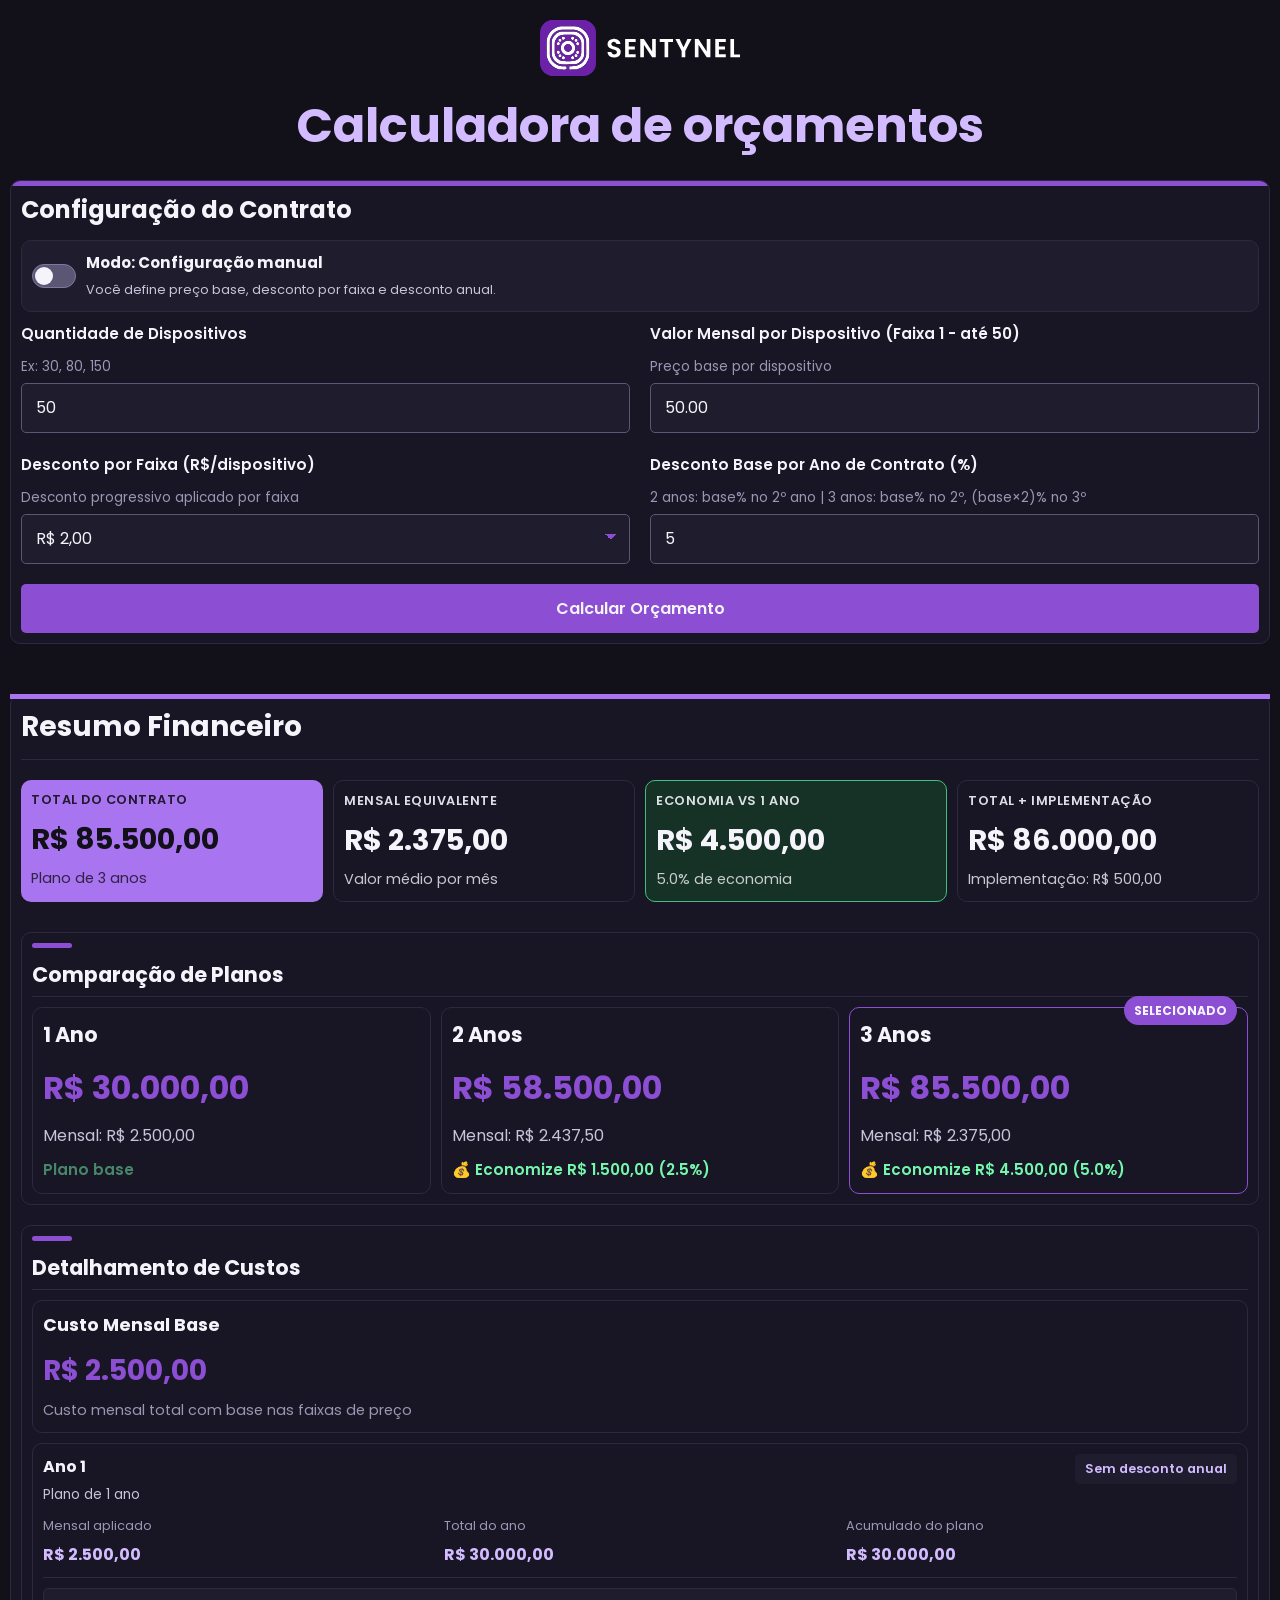
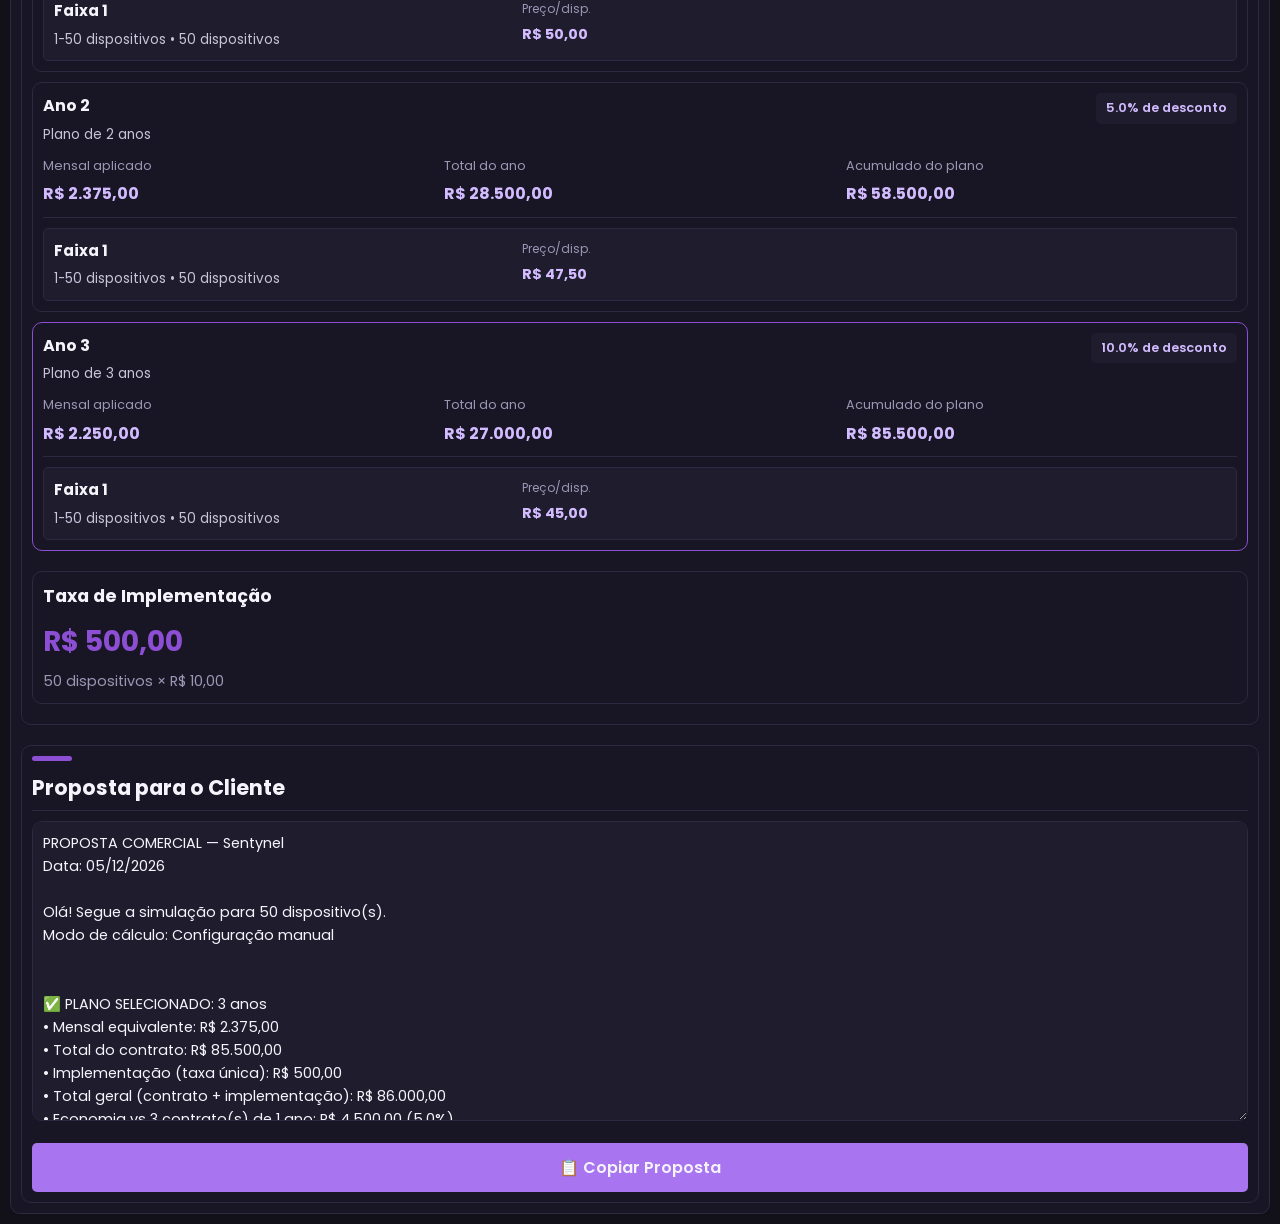
==== commit 7b80f303: "calculadora update" ====
--- a/index.html
+++ b/index.html
@@ -17,6 +17,21 @@
             <!-- Formulário de Configuração -->
             <section class="config-section card">
                 <h2>Configuração do Contrato</h2>
+
+                <div class="config-mode-switch" id="configModeSwitch">
+                    <label class="mode-toggle" for="pricingModeToggle" aria-label="Alternar modo de configuração">
+                        <input type="checkbox" id="pricingModeToggle" class="mode-toggle-input">
+                        <span class="mode-toggle-track">
+                            <span class="mode-toggle-thumb"></span>
+                        </span>
+                    </label>
+                    <div class="config-mode-info">
+                        <div class="config-mode-title" id="configModeTitle">Modo: Configuração manual</div>
+                        <div class="config-mode-description" id="configModeDescription">
+                            Você define preço base, desconto por faixa e desconto anual.
+                        </div>
+                    </div>
+                </div>
                 
                 <form id="contractForm">
                     <div class="form-group">
@@ -33,7 +48,21 @@
                         >
                     </div>
 
-                    <div class="form-group">
+                    <div class="form-group is-hidden" id="targetFinalPriceGroup">
+                        <label for="targetFinalPrice">
+                            Preço final desejado (mensal)
+                            <span class="label-hint">Ex: 2000. Neste modo, desconto por faixa = R$ 2 e anual = 2%.</span>
+                        </label>
+                        <input
+                            type="number"
+                            id="targetFinalPrice"
+                            min="0"
+                            step="0.01"
+                            value="2000"
+                        >
+                    </div>
+
+                    <div class="form-group" id="basePriceGroup">
                         <label for="basePrice">
                             Valor Mensal por Dispositivo (Faixa 1 - até 50)
                             <span class="label-hint">Preço base por dispositivo</span>
@@ -48,23 +77,21 @@
                         >
                     </div>
 
-                    <div class="form-group">
+                    <div class="form-group" id="tierDiscountGroup">
                         <label for="tierDiscount">
                             Desconto por Faixa (R$/dispositivo)
                             <span class="label-hint">Desconto progressivo aplicado por faixa</span>
                         </label>
                         <select id="tierDiscount" required>
-                            <option value="2">R$ 2,00</option>
+                            <option value="2" selected>R$ 2,00</option>
                             <option value="3">R$ 3,00</option>
-                            <option value="4">R$ 4,00</option>
-                            <option value="5" selected>R$ 5,00</option>
                         </select>
                     </div>
 
-                    <div class="form-group">
+                    <div class="form-group" id="annualDiscountGroup">
                         <label for="annualDiscount">
                             Desconto Base por Ano de Contrato (%)
-                            <span class="label-hint">2 anos: base% no 2º ano | 3 anos: (base+2)% no 2º, (base+4)% no 3º</span>
+                            <span class="label-hint">2 anos: base% no 2º ano | 3 anos: base% no 2º, (base×2)% no 3º</span>
                         </label>
                         <input 
                             type="number" 
--- a/styles.css
+++ b/styles.css
@@ -172,6 +172,80 @@
     overflow: hidden;
 }
 
+.config-mode-switch {
+    display: flex;
+    align-items: center;
+    gap: 10px;
+    margin-bottom: 10px;
+    padding: 10px;
+    border: 1px solid var(--bg-400);
+    border-radius: var(--radius-md);
+    background: var(--bg-300);
+}
+
+.mode-toggle {
+    position: relative;
+    display: inline-flex;
+    width: 44px;
+    min-width: 44px;
+    height: 24px;
+    cursor: pointer;
+}
+
+.mode-toggle-input {
+    position: absolute;
+    opacity: 0;
+    width: 0;
+    height: 0;
+}
+
+.mode-toggle-track {
+    width: 100%;
+    height: 100%;
+    border-radius: 999px;
+    background: var(--gray-300);
+    border: 1px solid var(--gray-400);
+    position: relative;
+    transition: 0.2s;
+}
+
+.mode-toggle-thumb {
+    position: absolute;
+    top: 50%;
+    left: 2px;
+    width: 18px;
+    height: 18px;
+    border-radius: 50%;
+    background: var(--text-primary);
+    transform: translateY(-50%);
+    transition: 0.2s;
+}
+
+.mode-toggle-input:checked + .mode-toggle-track {
+    background: var(--brand-300);
+    border-color: var(--brand-400);
+}
+
+.mode-toggle-input:checked + .mode-toggle-track .mode-toggle-thumb {
+    left: 22px;
+}
+
+.config-mode-info {
+    display: grid;
+    gap: 5px;
+}
+
+.config-mode-title {
+    font-size: 0.95rem;
+    font-weight: 700;
+    color: var(--text-primary);
+}
+
+.config-mode-description {
+    font-size: 0.8rem;
+    color: var(--text-secondary);
+}
+
 .config-section::before {
     content: '';
     position: absolute;
@@ -184,6 +258,10 @@
     grid-column: span 1;
     display: flex;
     flex-direction: column;
+}
+
+.is-hidden {
+    display: none !important;
 }
 
 .form-group label {
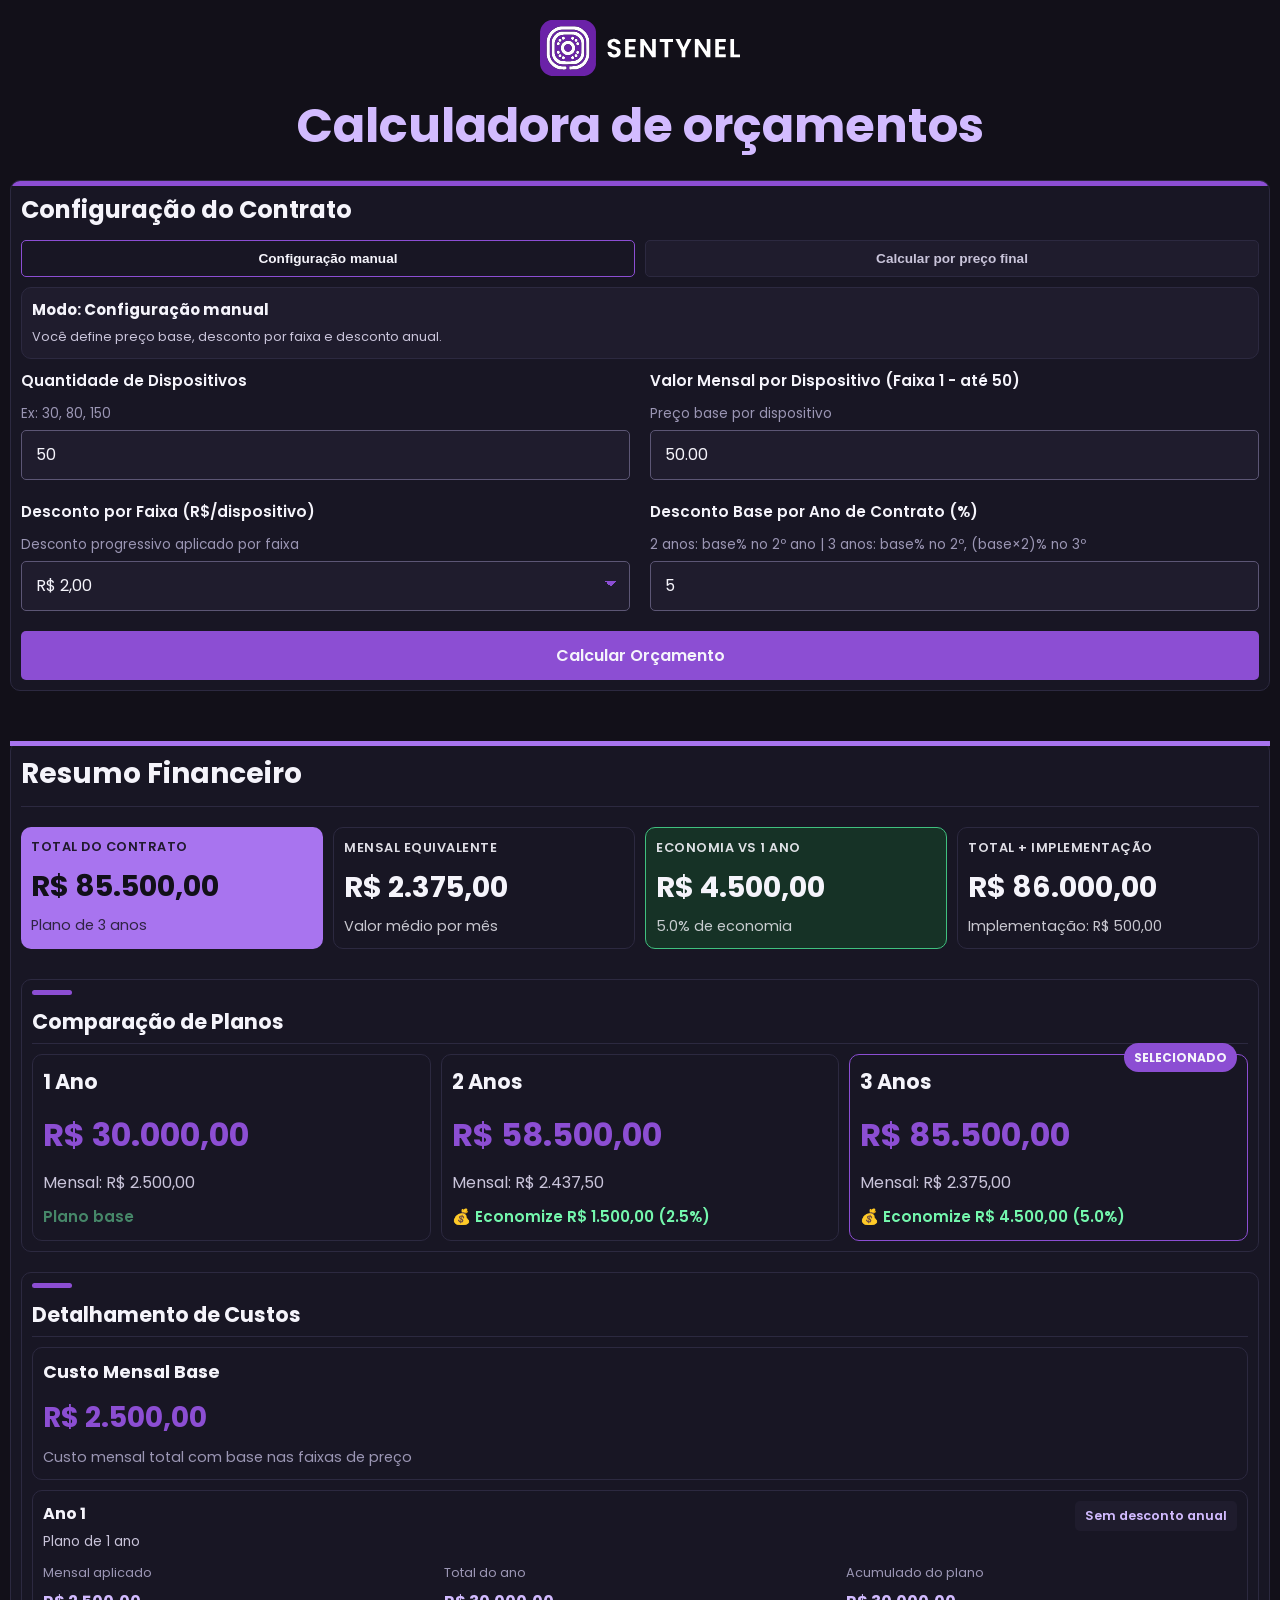
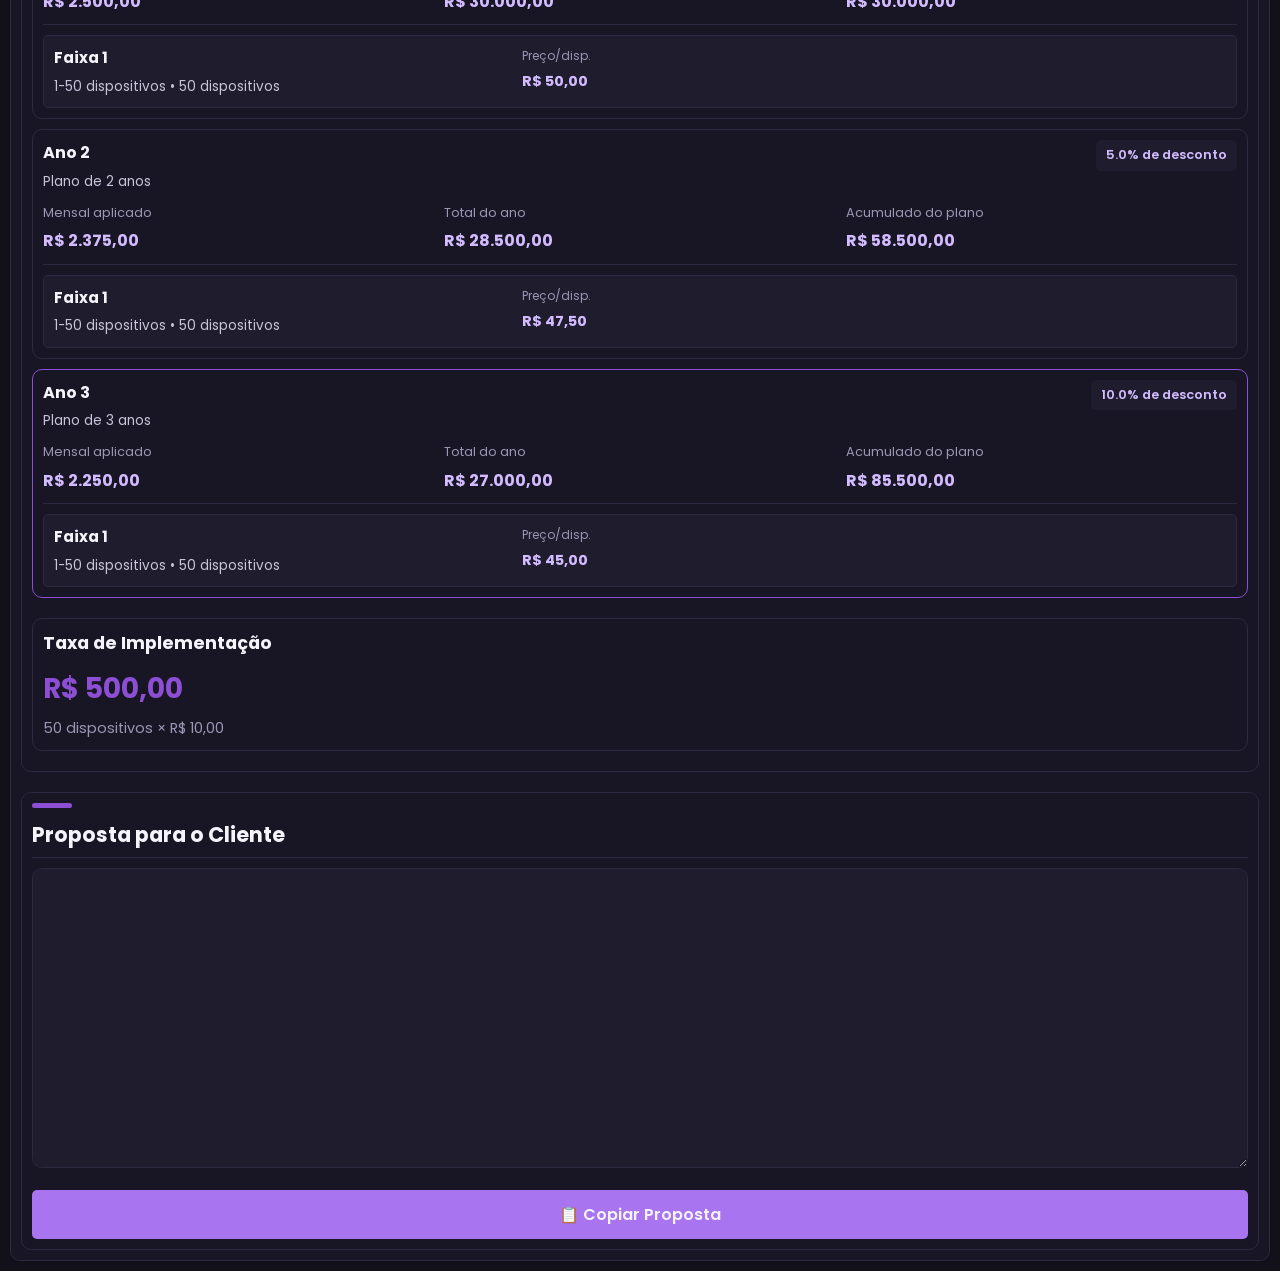
==== commit f64164e8: "calculadora updates" ====
--- a/index.html
+++ b/index.html
@@ -18,13 +18,16 @@
             <section class="config-section card">
                 <h2>Configuração do Contrato</h2>
 
+                <div class="config-mode-tabs" id="configModeTabs" role="tablist" aria-label="Modo de configuração do contrato">
+                    <button type="button" class="config-mode-tab is-active" data-mode="manual" role="tab" aria-selected="true">
+                        Configuração manual
+                    </button>
+                    <button type="button" class="config-mode-tab" data-mode="final-price" role="tab" aria-selected="false">
+                        Calcular por preço final
+                    </button>
+                </div>
+
                 <div class="config-mode-switch" id="configModeSwitch">
-                    <label class="mode-toggle" for="pricingModeToggle" aria-label="Alternar modo de configuração">
-                        <input type="checkbox" id="pricingModeToggle" class="mode-toggle-input">
-                        <span class="mode-toggle-track">
-                            <span class="mode-toggle-thumb"></span>
-                        </span>
-                    </label>
                     <div class="config-mode-info">
                         <div class="config-mode-title" id="configModeTitle">Modo: Configuração manual</div>
                         <div class="config-mode-description" id="configModeDescription">
--- a/styles.css
+++ b/styles.css
@@ -172,6 +172,37 @@
     overflow: hidden;
 }
 
+.config-mode-tabs {
+    display: grid;
+    grid-template-columns: repeat(2, minmax(0, 1fr));
+    gap: 10px;
+    margin-bottom: 10px;
+}
+
+.config-mode-tab {
+    border: 1px solid var(--bg-400);
+    border-radius: var(--radius-sm);
+    background: var(--bg-300);
+    color: var(--text-secondary);
+    padding: 10px;
+    font-size: 0.85rem;
+    font-weight: 600;
+    cursor: pointer;
+    transition: 0.2s;
+    text-align: center;
+}
+
+.config-mode-tab:hover {
+    border-color: var(--brand-300);
+    color: var(--text-primary);
+}
+
+.config-mode-tab.is-active {
+    border-color: var(--brand-300);
+    background: var(--bg-200);
+    color: var(--text-primary);
+}
+
 .config-mode-switch {
     display: flex;
     align-items: center;
@@ -181,53 +212,6 @@
     border: 1px solid var(--bg-400);
     border-radius: var(--radius-md);
     background: var(--bg-300);
-}
-
-.mode-toggle {
-    position: relative;
-    display: inline-flex;
-    width: 44px;
-    min-width: 44px;
-    height: 24px;
-    cursor: pointer;
-}
-
-.mode-toggle-input {
-    position: absolute;
-    opacity: 0;
-    width: 0;
-    height: 0;
-}
-
-.mode-toggle-track {
-    width: 100%;
-    height: 100%;
-    border-radius: 999px;
-    background: var(--gray-300);
-    border: 1px solid var(--gray-400);
-    position: relative;
-    transition: 0.2s;
-}
-
-.mode-toggle-thumb {
-    position: absolute;
-    top: 50%;
-    left: 2px;
-    width: 18px;
-    height: 18px;
-    border-radius: 50%;
-    background: var(--text-primary);
-    transform: translateY(-50%);
-    transition: 0.2s;
-}
-
-.mode-toggle-input:checked + .mode-toggle-track {
-    background: var(--brand-300);
-    border-color: var(--brand-400);
-}
-
-.mode-toggle-input:checked + .mode-toggle-track .mode-toggle-thumb {
-    left: 22px;
 }
 
 .config-mode-info {
@@ -851,6 +835,10 @@
 }
 
 @media (max-width: 768px) {
+    .config-mode-tabs {
+        grid-template-columns: 1fr;
+    }
+
     .header h1 {
         font-size: 2rem;
     }
